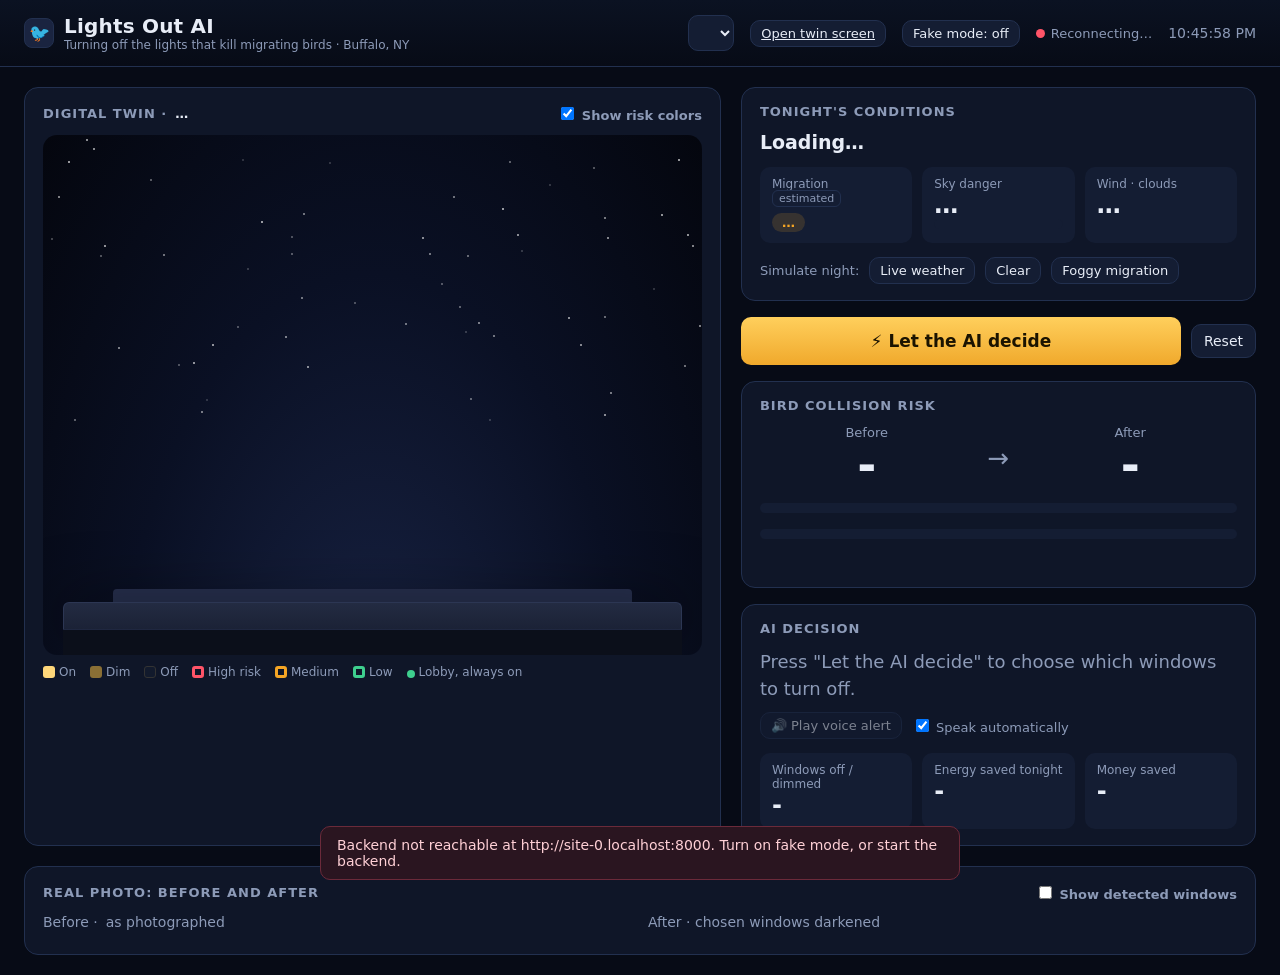
==== frontend/index.html @ ae52f1ba "Frontend: twin page, dashboard, before/after, ElevenLabs voice alert" ====
<!DOCTYPE html>
<html lang="en">
<head>
  <meta charset="UTF-8" />
  <meta name="viewport" content="width=device-width, initial-scale=1" />
  <title>Lights Out AI · Dashboard</title>
  <link rel="stylesheet" href="css/style.css" />
</head>
<body>
  <header class="topbar">
    <div class="brand">
      <div class="logo">🐦</div>
      <div>
        <h1>Lights Out AI</h1>
        <small>Turning off the lights that kill migrating birds · Buffalo, NY</small>
      </div>
    </div>
    <div class="spacer"></div>
    <select id="buildingSelect" title="Building"></select>
    <a class="btn small" href="twin.html" target="_blank">Open twin screen</a>
    <button class="btn small" id="fakeBtn" title="Use built-in fake data if the backend is down">Fake mode: off</button>
    <div class="status" id="status"><span class="dot"></span><span id="statusText">Connecting…</span></div>
    <div class="clock" id="clock"></div>
  </header>

  <main class="layout">
    <!-- Left: the twin building -->
    <section class="card">
      <h2>
        Digital twin · <span id="buildingName" style="text-transform:none;letter-spacing:0;color:var(--text)">…</span>
        <label class="right muted"><input type="checkbox" id="riskToggle" checked /> Show risk colors</label>
      </h2>
      <div id="twin"></div>
      <div class="legend">
        <span><i style="background:var(--warm)"></i>On</span>
        <span><i style="background:var(--dim)"></i>Dim</span>
        <span><i style="background:var(--off);border:1px solid #333"></i>Off</span>
        <span><i style="outline:3px solid var(--bad);outline-offset:-3px"></i>High risk</span>
        <span><i style="outline:3px solid var(--mid);outline-offset:-3px"></i>Medium</span>
        <span><i style="outline:3px solid var(--good);outline-offset:-3px"></i>Low</span>
        <span><i style="background:var(--good);border-radius:50%;width:8px;height:8px"></i>Lobby, always on</span>
      </div>
    </section>

    <!-- Right: conditions, controls, risk, AI reason -->
    <section class="stack">
      <div class="card">
        <h2>Tonight's conditions <span class="right" id="scenarioTag"></span></h2>
        <div class="cond-summary" id="condSummary">Loading…</div>
        <div class="stats">
          <div class="stat">
            <div class="label">Migration <span class="tag">estimated</span></div>
            <div class="value"><span class="chip medium" id="migChip">…</span></div>
          </div>
          <div class="stat">
            <div class="label">Sky danger</div>
            <div class="value" id="skyDanger">…</div>
            <div class="bar"><span id="skyBar" style="width:0;background:var(--mid)"></span></div>
          </div>
          <div class="stat">
            <div class="label">Wind · clouds</div>
            <div class="value" id="wind">…</div>
          </div>
        </div>
        <div class="row" style="margin-top:14px">
          <span class="muted" style="font-size:13px">Simulate night:</span>
          <button class="btn small scen" data-s="live">Live weather</button>
          <button class="btn small scen" data-s="clear">Clear</button>
          <button class="btn small scen" data-s="foggy_migration">Foggy migration</button>
        </div>
      </div>

      <div class="row">
        <button class="btn primary" id="decideBtn" style="flex:1">⚡ Let the AI decide</button>
        <button class="btn" id="resetBtn" title="Turn every window back on, as in the photo">Reset</button>
      </div>

      <div class="card">
        <h2>Bird collision risk</h2>
        <div class="meter">
          <div class="side">
            <div class="label">Before</div>
            <div class="big" id="riskBefore">-</div>
          </div>
          <div class="arrow">→</div>
          <div class="side">
            <div class="label">After</div>
            <div class="big" id="riskAfter">-</div>
          </div>
        </div>
        <div style="margin-top:12px" class="stack">
          <div class="bar"><span id="barBefore" style="width:0;background:var(--bad)"></span></div>
          <div class="bar"><span id="barAfter" style="width:0;background:var(--good)"></span></div>
        </div>
        <div class="drop" id="riskDrop"></div>
      </div>

      <div class="card">
        <h2>AI decision <span class="right source muted" id="source"></span></h2>
        <div class="reason" id="reason"><span class="muted">Press "Let the AI decide" to choose which windows to turn off.</span></div>
        <div class="row" style="margin-top:10px">
          <button class="btn small" id="replayBtn" disabled>🔊 Play voice alert</button>
          <label class="muted" style="font-size:13px"><input type="checkbox" id="voiceToggle" checked /> Speak automatically</label>
          <span class="muted" id="voiceInfo" style="font-size:12px"></span>
        </div>
        <div class="savings">
          <div class="stat"><div class="label">Windows off / dimmed</div><div class="value" id="countOff">-</div></div>
          <div class="stat"><div class="label">Energy saved tonight</div><div class="value" id="kwh">-</div></div>
          <div class="stat"><div class="label">Money saved</div><div class="value" id="usd">-</div></div>
        </div>
      </div>
    </section>

    <!-- Bottom: before / after on the real photo -->
    <section class="card full">
      <h2>Real photo: before and after
        <label class="right muted"><input type="checkbox" id="debugToggle" /> Show detected windows</label>
      </h2>
      <div class="ba">
        <figure>
          <figcaption>Before · <span id="beforeLabel">as photographed</span></figcaption>
          <div id="beforeBox"></div>
        </figure>
        <figure>
          <figcaption>After · chosen windows darkened</figcaption>
          <div id="afterBox"></div>
        </figure>
      </div>
    </section>
  </main>

  <div class="toast" id="toast"></div>

  <script src="js/api.js"></script>
  <script src="js/twin.js"></script>
  <script src="js/dashboard.js"></script>
</body>
</html>
---- frontend/css/style.css ----
/* Lights Out AI: dark night theme, big readable numbers */
:root {
  --bg: #070b16;
  --panel: #0f1628;
  --panel-2: #141d33;
  --line: #22304f;
  --text: #e8edf7;
  --muted: #8d9bb8;
  --warm: #ffd77a;
  --warm-glow: rgba(255, 205, 100, 0.55);
  --dim: #8a6f35;
  --off: #121a2c;
  --wall: #1b2236;
  --good: #3ecf8e;
  --mid: #f5a524;
  --bad: #ff5468;
  --accent: #6ea8ff;
  --radius: 14px;
  font-family: "Inter", system-ui, -apple-system, "Segoe UI", Roboto, sans-serif;
}

* { box-sizing: border-box; }
html, body { margin: 0; background: var(--bg); color: var(--text); }
body { min-height: 100vh; }
button { font: inherit; cursor: pointer; }
h1, h2, h3 { margin: 0; }

/* ---------- header ---------- */
.topbar {
  display: flex; align-items: center; gap: 16px; flex-wrap: wrap;
  padding: 14px 24px; border-bottom: 1px solid var(--line);
  background: linear-gradient(180deg, #0b1222, var(--bg));
  position: sticky; top: 0; z-index: 10;
}
.brand { display: flex; align-items: center; gap: 10px; }
.brand .logo {
  width: 30px; height: 30px; border-radius: 8px; display: grid; place-items: center;
  background: #1a2440; border: 1px solid var(--line); font-size: 17px;
}
.brand h1 { font-size: 20px; letter-spacing: 0.2px; }
.brand small { display: block; color: var(--muted); font-size: 12px; }
.spacer { flex: 1; }
.clock { font-variant-numeric: tabular-nums; color: var(--muted); font-size: 14px; }

.status { display: flex; align-items: center; gap: 6px; font-size: 13px; color: var(--muted); }
.status .dot { width: 9px; height: 9px; border-radius: 50%; background: var(--bad); }
.status.live .dot { background: var(--good); box-shadow: 0 0 8px var(--good); }
.status.fake .dot { background: var(--mid); }

select, .btn {
  background: var(--panel-2); color: var(--text); border: 1px solid var(--line);
  border-radius: 10px; padding: 8px 12px; font-size: 14px;
}
.btn:hover { border-color: var(--accent); }
.btn:disabled { opacity: 0.5; cursor: default; }
.btn.primary {
  background: linear-gradient(180deg, #ffcf5c, #f0a92c); color: #1b1300; border: none;
  font-weight: 700; font-size: 17px; padding: 14px 18px;
}
.btn.primary:hover { filter: brightness(1.05); }
.btn.active { border-color: var(--accent); background: #1a2a4d; }
.btn.small { padding: 5px 10px; font-size: 13px; }

/* ---------- layout ---------- */
.layout {
  display: grid; grid-template-columns: minmax(0, 1.15fr) minmax(340px, 0.85fr);
  gap: 20px; padding: 20px 24px; max-width: 1500px; margin: 0 auto;
}
.stack { display: flex; flex-direction: column; gap: 16px; }
.card {
  background: var(--panel); border: 1px solid var(--line); border-radius: var(--radius);
  padding: 16px 18px;
}
.card h2 {
  font-size: 13px; text-transform: uppercase; letter-spacing: 1px; color: var(--muted);
  margin-bottom: 12px; display: flex; align-items: center; gap: 8px;
}
.card h2 .right { margin-left: auto; text-transform: none; letter-spacing: 0; }
.full { grid-column: 1 / -1; }
.muted { color: var(--muted); }
.row { display: flex; gap: 10px; flex-wrap: wrap; align-items: center; }

/* ---------- conditions ---------- */
.cond-summary { font-size: 19px; font-weight: 600; margin-bottom: 14px; }
.stats { display: grid; grid-template-columns: repeat(3, 1fr); gap: 10px; }
.stat { background: var(--panel-2); border-radius: 10px; padding: 10px 12px; }
.stat .label { font-size: 12px; color: var(--muted); }
.stat .value { font-size: 24px; font-weight: 700; font-variant-numeric: tabular-nums; }
.stat .value small { font-size: 13px; color: var(--muted); font-weight: 500; }
.chip {
  display: inline-block; padding: 2px 10px; border-radius: 999px; font-size: 13px;
  font-weight: 700; text-transform: uppercase; letter-spacing: 0.5px;
}
.chip.low { background: rgba(62, 207, 142, 0.15); color: var(--good); }
.chip.medium { background: rgba(245, 165, 36, 0.15); color: var(--mid); }
.chip.high { background: rgba(255, 84, 104, 0.18); color: var(--bad); }
.tag { font-size: 11px; color: var(--muted); border: 1px solid var(--line); border-radius: 6px; padding: 1px 6px; }

.bar { height: 10px; background: var(--panel-2); border-radius: 999px; overflow: hidden; }
.bar > span { display: block; height: 100%; border-radius: 999px; transition: width 0.8s ease; }

/* ---------- risk meter ---------- */
.meter { display: grid; grid-template-columns: 1fr auto 1fr; gap: 14px; align-items: center; }
.meter .side { text-align: center; }
.meter .big { font-size: 46px; font-weight: 800; font-variant-numeric: tabular-nums; line-height: 1.1; }
.meter .arrow { font-size: 26px; color: var(--muted); }
.meter .label { color: var(--muted); font-size: 13px; }
.drop { text-align: center; margin-top: 10px; font-size: 15px; color: var(--good); font-weight: 600; min-height: 22px; }

/* ---------- AI reason ---------- */
.reason { font-size: 18px; line-height: 1.5; min-height: 54px; }
.source { font-size: 12px; }
.savings { display: grid; grid-template-columns: repeat(3, 1fr); gap: 10px; margin-top: 14px; }

/* ---------- twin building ---------- */
.twin {
  position: relative; border-radius: var(--radius); overflow: hidden;
  background: radial-gradient(ellipse at 50% 120%, #1a2547 0%, #0a1024 55%, #04060e 100%);
  min-height: 520px; display: flex; flex-direction: column; justify-content: flex-end; align-items: center;
  padding: 50px 20px 0;
}
.twin .stars { position: absolute; inset: 0; pointer-events: none; }
.twin .star { position: absolute; width: 2px; height: 2px; background: #fff; border-radius: 50%; opacity: 0.6; }
.twin.fog::after {
  content: ""; position: absolute; inset: 0; pointer-events: none;
  background: linear-gradient(180deg, rgba(150, 165, 190, 0.35), rgba(150, 165, 190, 0.08) 60%, transparent);
}
.twin .tower {
  position: relative; z-index: 1; display: grid; gap: 6px; padding: 16px 16px 10px;
  background: linear-gradient(180deg, #232b42, var(--wall)); border: 1px solid #2c3653;
  border-bottom: none; border-radius: 6px 6px 0 0; width: min(100%, 640px);
  box-shadow: 0 0 60px rgba(0, 0, 0, 0.6);
}
.twin .roof {
  position: relative; z-index: 1; width: min(84%, 540px); height: 14px; margin-bottom: -1px;
  background: #283150; border-radius: 4px 4px 0 0;
}
.twin .ground { position: relative; z-index: 1; width: 100%; height: 26px; background: #0b0f1a; border-top: 1px solid #1f2740; }
.twin .floorlabel { font-size: 10px; color: #5d6a88; align-self: center; text-align: right; padding-right: 2px; }

.win {
  position: relative; aspect-ratio: 3 / 4; border-radius: 3px; background: var(--off);
  border: 1px solid #0a0f1c; transition: background 0.5s ease, box-shadow 0.5s ease, opacity 0.5s ease;
}
.win.on { background: var(--warm); box-shadow: 0 0 14px var(--warm-glow); }
.win.on.cool { background: #eef3ff; box-shadow: 0 0 14px rgba(200, 220, 255, 0.5); }
.win.dim { background: var(--dim); box-shadow: 0 0 6px rgba(255, 200, 100, 0.2); }
.win.off { background: var(--off); box-shadow: none; }
.win.empty { background: #10172a; opacity: 0.7; }
.win.essential::before {
  content: ""; position: absolute; left: 50%; bottom: 3px; width: 4px; height: 4px; margin-left: -2px;
  border-radius: 50%; background: var(--good);
}
.twin.show-risk .win.on, .twin.show-risk .win.dim { outline: 3px solid transparent; outline-offset: -3px; }
.twin.show-risk .win.r-high:not(.off) { outline-color: var(--bad); }
.twin.show-risk .win.r-mid:not(.off) { outline-color: var(--mid); }
.twin.show-risk .win.r-low:not(.off) { outline-color: rgba(62, 207, 142, 0.7); }

.legend { display: flex; gap: 14px; flex-wrap: wrap; font-size: 12px; color: var(--muted); margin-top: 10px; }
.legend i { display: inline-block; width: 12px; height: 12px; border-radius: 3px; vertical-align: -2px; margin-right: 4px; }

/* ---------- before / after ---------- */
.ba { display: grid; grid-template-columns: 1fr 1fr; gap: 16px; }
.ba figure { margin: 0; }
.ba figcaption { font-size: 14px; color: var(--muted); margin-bottom: 8px; display: flex; gap: 8px; align-items: center; }
.ba img { width: 100%; border-radius: 10px; border: 1px solid var(--line); display: block; background: #000; }
.ba .empty-img {
  aspect-ratio: 4 / 3; border-radius: 10px; border: 1px dashed var(--line); display: grid; place-items: center;
  color: var(--muted); text-align: center; padding: 20px;
}

/* ---------- toast ---------- */
.toast {
  position: fixed; bottom: 20px; left: 50%; transform: translateX(-50%); z-index: 50;
  background: #2a1520; color: #ffd0d6; border: 1px solid #6b2a3a; padding: 10px 16px; border-radius: 10px;
  font-size: 14px; display: none; max-width: 90vw;
}
.toast.show { display: block; }

@media (max-width: 980px) {
  .layout { grid-template-columns: 1fr; padding: 14px; }
  .ba { grid-template-columns: 1fr; }
  .meter .big { font-size: 38px; }
}

/* ---------- full-screen twin page ---------- */
body.twin-page { display: flex; flex-direction: column; height: 100vh; overflow: hidden; }
.twin-page .twin { flex: 1; border-radius: 0; min-height: 0; padding-top: 110px; }
/* fit the whole building on screen: width follows the floors/columns ratio */
.twin-page .tower { width: min(92vw, calc((100vh - 190px) * var(--ratio, 1.4) * 0.7)); }
.twin-page .roof { width: min(80vw, calc((100vh - 190px) * var(--ratio, 1.4) * 0.6)); }
.twin-page .overlay-top {
  position: absolute; top: 18px; left: 24px; right: 24px; z-index: 3;
  display: flex; align-items: flex-start; gap: 16px;
}
.twin-page .overlay-top h1 { font-size: 30px; }
.twin-page .overlay-top .clock { font-size: 20px; }
.twin-page .banner {
  position: absolute; left: 50%; bottom: 44px; transform: translateX(-50%); z-index: 3;
  background: rgba(10, 15, 30, 0.88); border: 1px solid var(--line); border-radius: 12px;
  padding: 12px 18px; font-size: 18px; max-width: min(900px, 90vw); text-align: center; display: none;
}
.twin-page .banner.show { display: block; }
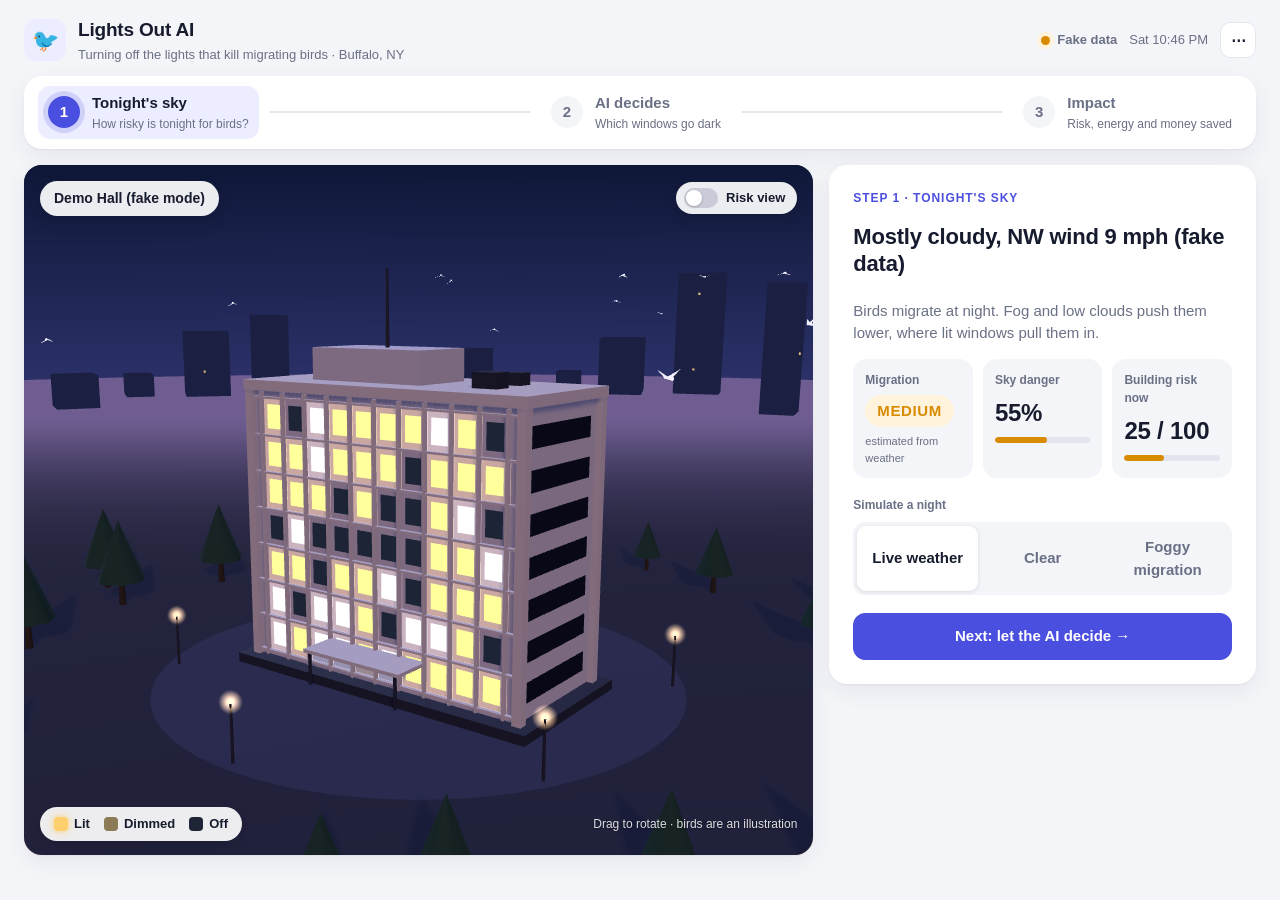
==== commit 21a2fa0d: "Story UI: light theme, 3-step flow, Three.js 3D building with bird animation - New index.html: Tonig" ====
--- a/frontend/index.html
+++ b/frontend/index.html
@@ -3,136 +3,164 @@
 <head>
   <meta charset="UTF-8" />
   <meta name="viewport" content="width=device-width, initial-scale=1" />
-  <title>Lights Out AI · Dashboard</title>
-  <link rel="stylesheet" href="css/style.css" />
+  <title>Lights Out AI</title>
+  <meta name="description" content="Turning off the building lights that kill migrating birds." />
+  <link rel="icon" href="data:image/svg+xml,<svg xmlns='http://www.w3.org/2000/svg' viewBox='0 0 100 100'><text y='.9em' font-size='90'>🐦</text></svg>" />
+  <link rel="stylesheet" href="css/story.css" />
+  <script type="importmap">
+    { "imports": { "three": "./vendor/three/three.module.js", "three/addons/": "./vendor/three/addons/" } }
+  </script>
 </head>
 <body>
   <header class="topbar">
     <div class="brand">
-      <div class="logo">🐦</div>
+      <span class="logo" aria-hidden="true">🐦</span>
       <div>
-        <h1>Lights Out AI</h1>
-        <small>Turning off the lights that kill migrating birds · Buffalo, NY</small>
+        <div class="name">Lights Out AI</div>
+        <div class="tagline">Turning off the lights that kill migrating birds · Buffalo, NY</div>
       </div>
     </div>
-    <div class="spacer"></div>
-    <select id="buildingSelect" title="Building"></select>
-    <a class="btn small" href="twin.html" target="_blank">Open twin screen</a>
-    <button class="btn small" id="fakeBtn" title="Use built-in fake data if the backend is down">Fake mode: off</button>
-    <div class="status" id="status"><span class="dot"></span><span id="statusText">Connecting…</span></div>
-    <div class="clock" id="clock"></div>
+    <div class="topbar-right">
+      <label class="building-pick">
+        <span class="sr">Building</span>
+        <select id="buildingSelect"></select>
+      </label>
+      <span class="status" id="status"><i></i><b id="statusText">Connecting…</b></span>
+      <span class="clock" id="clock"></span>
+      <details class="menu">
+        <summary aria-label="More">⋯</summary>
+        <div class="menu-body">
+          <button type="button" id="fakeBtn">Fake mode: off</button>
+          <a href="twin.html" target="_blank">Open twin screen ↗</a>
+          <a href="classic.html">Classic dashboard</a>
+          <a id="docsLink" href="/docs" target="_blank">API docs ↗</a>
+        </div>
+      </details>
+    </div>
   </header>
 
-  <main class="layout">
-    <!-- Left: the twin building -->
-    <section class="card">
-      <h2>
-        Digital twin · <span id="buildingName" style="text-transform:none;letter-spacing:0;color:var(--text)">…</span>
-        <label class="right muted"><input type="checkbox" id="riskToggle" checked /> Show risk colors</label>
-      </h2>
-      <div id="twin"></div>
-      <div class="legend">
-        <span><i style="background:var(--warm)"></i>On</span>
-        <span><i style="background:var(--dim)"></i>Dim</span>
-        <span><i style="background:var(--off);border:1px solid #333"></i>Off</span>
-        <span><i style="outline:3px solid var(--bad);outline-offset:-3px"></i>High risk</span>
-        <span><i style="outline:3px solid var(--mid);outline-offset:-3px"></i>Medium</span>
-        <span><i style="outline:3px solid var(--good);outline-offset:-3px"></i>Low</span>
-        <span><i style="background:var(--good);border-radius:50%;width:8px;height:8px"></i>Lobby, always on</span>
+  <nav class="steps" aria-label="Demo steps">
+    <button type="button" class="step" data-go="1"><span class="num">1</span><span><b>Tonight's sky</b><small>How risky is tonight for birds?</small></span></button>
+    <span class="step-line"></span>
+    <button type="button" class="step" data-go="2"><span class="num">2</span><span><b>AI decides</b><small>Which windows go dark</small></span></button>
+    <span class="step-line"></span>
+    <button type="button" class="step" data-go="3"><span class="num">3</span><span><b>Impact</b><small>Risk, energy and money saved</small></span></button>
+  </nav>
+
+  <main class="stage">
+    <section class="viewer" aria-label="3D building">
+      <div id="scene"></div>
+      <div class="viewer-top">
+        <span class="chip" id="buildingName">Loading…</span>
+        <label class="switch"><input type="checkbox" id="riskToggle" /><span></span>Risk view</label>
+      </div>
+      <div class="viewer-bottom">
+        <div class="legend" id="legendLight">
+          <span><i class="lit"></i>Lit</span><span><i class="dim"></i>Dimmed</span><span><i class="off"></i>Off</span>
+        </div>
+        <div class="legend hidden" id="legendRisk">
+          <span><i class="r-low"></i>Low risk</span><span><i class="r-mid"></i>Medium</span><span><i class="r-high"></i>High</span>
+        </div>
+        <span class="caption">Drag to rotate · birds are an illustration</span>
       </div>
     </section>
 
-    <!-- Right: conditions, controls, risk, AI reason -->
-    <section class="stack">
-      <div class="card">
-        <h2>Tonight's conditions <span class="right" id="scenarioTag"></span></h2>
-        <div class="cond-summary" id="condSummary">Loading…</div>
-        <div class="stats">
-          <div class="stat">
-            <div class="label">Migration <span class="tag">estimated</span></div>
-            <div class="value"><span class="chip medium" id="migChip">…</span></div>
+    <aside class="card step-card" aria-live="polite">
+      <!-- Step 1 -->
+      <div class="pane" data-step="1">
+        <div class="eyebrow">Step 1 · Tonight's sky</div>
+        <h2 id="condSummary">Loading tonight's weather…</h2>
+        <p class="explain">Birds migrate at night. Fog and low clouds push them lower, where lit windows pull them in.</p>
+        <div class="tiles">
+          <div class="tile">
+            <div class="label">Migration</div>
+            <div class="badge" id="migBadge">…</div>
+            <div class="hint">estimated from weather</div>
           </div>
-          <div class="stat">
+          <div class="tile">
             <div class="label">Sky danger</div>
             <div class="value" id="skyDanger">…</div>
-            <div class="bar"><span id="skyBar" style="width:0;background:var(--mid)"></span></div>
+            <div class="bar"><span id="skyBar"></span></div>
           </div>
-          <div class="stat">
-            <div class="label">Wind · clouds</div>
-            <div class="value" id="wind">…</div>
+          <div class="tile">
+            <div class="label">Building risk now</div>
+            <div class="value" id="riskNow">…</div>
+            <div class="bar"><span id="riskNowBar"></span></div>
           </div>
         </div>
-        <div class="row" style="margin-top:14px">
-          <span class="muted" style="font-size:13px">Simulate night:</span>
-          <button class="btn small scen" data-s="live">Live weather</button>
-          <button class="btn small scen" data-s="clear">Clear</button>
-          <button class="btn small scen" data-s="foggy_migration">Foggy migration</button>
+        <div class="label space">Simulate a night</div>
+        <div class="segmented" role="group" aria-label="Scenario">
+          <button type="button" data-s="live">Live weather</button>
+          <button type="button" data-s="clear">Clear</button>
+          <button type="button" data-s="foggy_migration">Foggy migration</button>
         </div>
+        <button type="button" class="btn primary wide" data-go="2">Next: let the AI decide →</button>
       </div>
 
-      <div class="row">
-        <button class="btn primary" id="decideBtn" style="flex:1">⚡ Let the AI decide</button>
-        <button class="btn" id="resetBtn" title="Turn every window back on, as in the photo">Reset</button>
+      <!-- Step 2 -->
+      <div class="pane" data-step="2">
+        <div class="eyebrow">Step 2 · AI decides</div>
+        <h2>Which windows should go dark tonight?</h2>
+        <p class="explain">The AI looks at the real photo, every window's risk and tonight's sky, then picks
+          windows to turn off or dim. The ground-floor lobby always stays on.</p>
+        <button type="button" class="btn primary huge" id="decideBtn">
+          <span class="when-idle">⚡ Let the AI decide</span>
+          <span class="when-busy"><i class="spinner"></i> Thinking…</span>
+        </button>
+        <div class="ai-chain">Gemini → backup BullsAI (UB) → rule-based safety net</div>
+        <button type="button" class="btn ghost" data-go="1">← Back to tonight's sky</button>
       </div>
 
-      <div class="card">
-        <h2>Bird collision risk</h2>
-        <div class="meter">
-          <div class="side">
-            <div class="label">Before</div>
-            <div class="big" id="riskBefore">-</div>
-          </div>
-          <div class="arrow">→</div>
-          <div class="side">
-            <div class="label">After</div>
-            <div class="big" id="riskAfter">-</div>
+      <!-- Step 3 -->
+      <div class="pane" data-step="3">
+        <div class="eyebrow">Step 3 · Impact</div>
+        <div class="impact">
+          <div class="impact-big"><span id="riskDrop">–</span><small>less collision risk</small></div>
+          <div class="impact-scores">
+            <div><span class="label">Before</span><b id="riskBefore">–</b></div>
+            <span class="arrow">→</span>
+            <div><span class="label">After</span><b id="riskAfter">–</b></div>
           </div>
         </div>
-        <div style="margin-top:12px" class="stack">
-          <div class="bar"><span id="barBefore" style="width:0;background:var(--bad)"></span></div>
-          <div class="bar"><span id="barAfter" style="width:0;background:var(--good)"></span></div>
+        <div class="bars">
+          <div class="bar big"><span id="barBefore" class="bad"></span></div>
+          <div class="bar big"><span id="barAfter" class="good"></span></div>
         </div>
-        <div class="drop" id="riskDrop"></div>
+        <div class="tiles">
+          <div class="tile"><div class="label">Windows off / dimmed</div><div class="value" id="countOff">–</div></div>
+          <div class="tile"><div class="label">Energy saved tonight</div><div class="value" id="kwh">–</div></div>
+          <div class="tile"><div class="label">Money saved tonight</div><div class="value" id="usd">–</div></div>
+        </div>
+        <blockquote class="reason">
+          <p id="reason">–</p>
+          <footer><span class="source" id="source"></span>
+            <button type="button" class="btn small" id="replayBtn">🔊 Play voice alert</button></footer>
+        </blockquote>
+        <button type="button" class="btn ghost" id="startOver">↺ Start over</button>
       </div>
-
-      <div class="card">
-        <h2>AI decision <span class="right source muted" id="source"></span></h2>
-        <div class="reason" id="reason"><span class="muted">Press "Let the AI decide" to choose which windows to turn off.</span></div>
-        <div class="row" style="margin-top:10px">
-          <button class="btn small" id="replayBtn" disabled>🔊 Play voice alert</button>
-          <label class="muted" style="font-size:13px"><input type="checkbox" id="voiceToggle" checked /> Speak automatically</label>
-          <span class="muted" id="voiceInfo" style="font-size:12px"></span>
-        </div>
-        <div class="savings">
-          <div class="stat"><div class="label">Windows off / dimmed</div><div class="value" id="countOff">-</div></div>
-          <div class="stat"><div class="label">Energy saved tonight</div><div class="value" id="kwh">-</div></div>
-          <div class="stat"><div class="label">Money saved</div><div class="value" id="usd">-</div></div>
-        </div>
-      </div>
-    </section>
-
-    <!-- Bottom: before / after on the real photo -->
-    <section class="card full">
-      <h2>Real photo: before and after
-        <label class="right muted"><input type="checkbox" id="debugToggle" /> Show detected windows</label>
-      </h2>
-      <div class="ba">
-        <figure>
-          <figcaption>Before · <span id="beforeLabel">as photographed</span></figcaption>
-          <div id="beforeBox"></div>
-        </figure>
-        <figure>
-          <figcaption>After · chosen windows darkened</figcaption>
-          <div id="afterBox"></div>
-        </figure>
-      </div>
-    </section>
+    </aside>
   </main>
 
-  <div class="toast" id="toast"></div>
+  <section class="card photo" id="photoSection" hidden>
+    <div class="photo-head">
+      <div>
+        <div class="eyebrow">The real building</div>
+        <h2>Night photo: before and after</h2>
+      </div>
+      <label class="switch"><input type="checkbox" id="debugToggle" /><span></span>Show detected windows</label>
+    </div>
+    <div class="compare" id="compare">
+      <img id="imgBefore" alt="Night photo of the building as taken" />
+      <div class="after-clip" id="afterClip"><img id="imgAfter" alt="Same photo with the chosen windows darkened" /></div>
+      <div class="handle" id="handle"><span>⟷</span></div>
+      <span class="tag left">Before</span><span class="tag right" id="afterTag">After the AI acts</span>
+      <input type="range" id="slider" min="0" max="100" value="50" aria-label="Before and after" />
+    </div>
+  </section>
+
+  <div class="toast" id="toast" role="status"></div>
 
   <script src="js/api.js"></script>
-  <script src="js/twin.js"></script>
-  <script src="js/dashboard.js"></script>
+  <script type="module" src="js/story.js"></script>
 </body>
 </html>
--- a/frontend/css/story.css
+++ b/frontend/css/story.css
@@ -0,0 +1,201 @@
+/* Lights Out AI: light story theme */
+:root {
+  --bg: #f4f5f9;
+  --card: #ffffff;
+  --line: #e5e7ef;
+  --text: #171b2e;
+  --muted: #6a7085;
+  --accent: #4b4fe0;
+  --accent-soft: #eceeff;
+  --good: #16a35a;
+  --good-soft: #e3f7ec;
+  --mid: #d98b00;
+  --mid-soft: #fff3db;
+  --bad: #e03a3a;
+  --bad-soft: #fde8e8;
+  --lit: #ffcf6e;
+  --radius: 18px;
+  --shadow: 0 1px 2px rgba(20, 24, 50, .05), 0 8px 24px rgba(20, 24, 50, .06);
+  color-scheme: light;
+}
+* { box-sizing: border-box; }
+html, body { margin: 0; }
+body {
+  background: var(--bg);
+  color: var(--text);
+  font: 15px/1.5 -apple-system, BlinkMacSystemFont, "Segoe UI", Inter, Roboto, sans-serif;
+  -webkit-font-smoothing: antialiased;
+  padding: 0 24px 32px;
+}
+h2 { margin: 2px 0 8px; font-size: 22px; line-height: 1.25; letter-spacing: -.01em; }
+.sr { position: absolute; width: 1px; height: 1px; overflow: hidden; clip: rect(0 0 0 0); }
+.hidden { display: none !important; }
+
+/* ---------- top bar ---------- */
+.topbar { display: flex; align-items: center; gap: 16px; padding: 16px 0 12px; flex-wrap: wrap; }
+.brand { display: flex; align-items: center; gap: 12px; }
+.logo { width: 42px; height: 42px; border-radius: 12px; background: var(--accent-soft); display: grid; place-items: center; font-size: 22px; }
+.name { font-weight: 750; font-size: 19px; letter-spacing: -.01em; }
+.tagline { color: var(--muted); font-size: 13px; }
+.topbar-right { margin-left: auto; display: flex; align-items: center; gap: 12px; }
+select {
+  font: inherit; font-weight: 600; color: var(--text); background: var(--card);
+  border: 1px solid var(--line); border-radius: 10px; padding: 7px 30px 7px 12px; cursor: pointer;
+}
+.status { display: inline-flex; align-items: center; gap: 7px; font-size: 13px; color: var(--muted); }
+.status i { width: 9px; height: 9px; border-radius: 50%; background: #b8bccb; }
+.status.live i { background: var(--good); box-shadow: 0 0 0 4px var(--good-soft); }
+.status.fake i { background: var(--mid); box-shadow: 0 0 0 4px var(--mid-soft); }
+.status.off i { background: var(--bad); box-shadow: 0 0 0 4px var(--bad-soft); }
+.clock { font-variant-numeric: tabular-nums; color: var(--muted); font-size: 13px; }
+.menu { position: relative; }
+.menu summary { list-style: none; cursor: pointer; width: 36px; height: 36px; border-radius: 10px; display: grid; place-items: center; border: 1px solid var(--line); background: var(--card); font-weight: 700; }
+.menu summary::-webkit-details-marker { display: none; }
+.menu-body { position: absolute; right: 0; top: 44px; z-index: 20; background: var(--card); border: 1px solid var(--line); border-radius: 12px; box-shadow: var(--shadow); padding: 6px; min-width: 200px; display: grid; }
+.menu-body a, .menu-body button { font: inherit; text-align: left; background: none; border: 0; padding: 9px 12px; border-radius: 8px; color: var(--text); text-decoration: none; cursor: pointer; }
+.menu-body a:hover, .menu-body button:hover { background: var(--bg); }
+
+/* ---------- step bar ---------- */
+.steps { display: flex; align-items: center; gap: 10px; background: var(--card); border-radius: var(--radius); box-shadow: var(--shadow); padding: 10px 14px; margin-bottom: 16px; }
+.step { display: flex; align-items: center; gap: 12px; background: none; border: 0; font: inherit; color: var(--muted); cursor: pointer; padding: 6px 10px; border-radius: 12px; text-align: left; }
+.step b { display: block; color: inherit; font-size: 15px; }
+.step small { display: block; font-size: 12px; color: var(--muted); }
+.step .num { width: 32px; height: 32px; flex: none; border-radius: 50%; display: grid; place-items: center; font-weight: 700; background: var(--bg); color: var(--muted); transition: all .25s; }
+.step.active { color: var(--text); background: var(--accent-soft); }
+.step.active .num { background: var(--accent); color: #fff; box-shadow: 0 0 0 5px rgba(75, 79, 224, .18); }
+.step.done .num { background: var(--good); color: #fff; }
+.step.done .num::after { content: "✓"; position: absolute; }
+.step.done .num { color: transparent; position: relative; }
+.step.done .num::after { color: #fff; }
+.step-line { flex: 1; height: 2px; background: var(--line); border-radius: 2px; min-width: 16px; }
+
+/* ---------- stage ---------- */
+.stage { display: grid; grid-template-columns: minmax(0, 1.85fr) minmax(360px, 1fr); gap: 16px; align-items: stretch; }
+.viewer { position: relative; border-radius: var(--radius); overflow: hidden; min-height: 560px; height: calc(100vh - 210px); max-height: 820px; background: linear-gradient(#121a3d, #3b3f7a 45%, #8a6f9e 75%, #e7a98f); box-shadow: var(--shadow); }
+#scene, #scene canvas { position: absolute; inset: 0; width: 100%; height: 100%; display: block; }
+#scene canvas { cursor: grab; }
+#scene canvas:active { cursor: grabbing; }
+.viewer-top, .viewer-bottom { position: absolute; left: 16px; right: 16px; display: flex; align-items: center; gap: 12px; pointer-events: none; }
+.viewer-top { top: 16px; justify-content: space-between; }
+.viewer-bottom { bottom: 14px; justify-content: space-between; flex-wrap: wrap; }
+.viewer-top > *, .viewer-bottom > * { pointer-events: auto; }
+.chip { background: rgba(255, 255, 255, .92); color: var(--text); font-weight: 700; padding: 7px 14px; border-radius: 999px; font-size: 14px; box-shadow: 0 4px 14px rgba(0, 0, 0, .15); }
+.viewer .switch { background: rgba(255, 255, 255, .92); padding: 6px 12px 6px 8px; border-radius: 999px; box-shadow: 0 4px 14px rgba(0, 0, 0, .15); }
+.legend { display: flex; gap: 14px; background: rgba(255, 255, 255, .92); padding: 7px 14px; border-radius: 999px; font-size: 13px; font-weight: 600; box-shadow: 0 4px 14px rgba(0, 0, 0, .15); }
+.legend span { display: inline-flex; align-items: center; gap: 6px; }
+.legend i { width: 14px; height: 14px; border-radius: 4px; display: inline-block; }
+.legend .lit { background: var(--lit); box-shadow: 0 0 8px var(--lit); }
+.legend .dim { background: #8b7a55; }
+.legend .off { background: #1c2436; }
+.legend .r-low { background: #3ccf6e; } .legend .r-mid { background: #ffb020; } .legend .r-high { background: #ff4d4d; }
+.caption { color: rgba(255, 255, 255, .85); font-size: 12px; text-shadow: 0 1px 2px rgba(0, 0, 0, .4); }
+
+/* Flat fallback (no WebGL) */
+.flat { position: absolute; inset: 70px 18% 60px; display: grid; gap: 6px; padding: 14px; background: #dfe2ea; border-radius: 6px; box-shadow: 0 20px 40px rgba(0, 0, 0, .3); }
+.flat i { border-radius: 3px; background: #1c2436; transition: background .4s, box-shadow .4s; }
+.flat i.on { background: var(--lit); box-shadow: 0 0 10px rgba(255, 207, 110, .8); }
+.flat i.dim { background: #8b7a55; }
+
+/* ---------- step card ---------- */
+.card { background: var(--card); border-radius: var(--radius); box-shadow: var(--shadow); padding: 24px; }
+.step-card { display: flex; flex-direction: column; align-self: start; }
+.pane { display: none; flex-direction: column; gap: 14px; animation: rise .35s ease; }
+.pane.active { display: flex; }
+@keyframes rise { from { opacity: 0; transform: translateY(8px); } to { opacity: 1; transform: none; } }
+.eyebrow { font-size: 12px; font-weight: 700; letter-spacing: .08em; text-transform: uppercase; color: var(--accent); }
+.explain { margin: 0; color: var(--muted); }
+.label { font-size: 12px; font-weight: 600; color: var(--muted); }
+.label.space { margin-top: 4px; margin-bottom: -6px; }
+.hint { font-size: 11px; color: var(--muted); }
+.est { font-weight: 600; font-size: 10px; text-transform: uppercase; letter-spacing: .06em; background: var(--bg); padding: 1px 6px; border-radius: 6px; margin-left: 4px; }
+.tiles { display: grid; grid-template-columns: repeat(3, minmax(0, 1fr)); gap: 10px; }
+.tile { background: var(--bg); border-radius: 14px; padding: 12px; display: flex; flex-direction: column; gap: 6px; min-width: 0; }
+.value { font-size: 24px; font-weight: 750; font-variant-numeric: tabular-nums; letter-spacing: -.01em; }
+.badge { align-self: flex-start; font-weight: 800; font-size: 15px; letter-spacing: .04em; padding: 5px 12px; border-radius: 999px; }
+.badge.low { background: var(--good-soft); color: var(--good); }
+.badge.medium { background: var(--mid-soft); color: var(--mid); }
+.badge.high { background: var(--bad-soft); color: var(--bad); }
+.bar { height: 6px; background: #e3e5ee; border-radius: 6px; overflow: hidden; }
+.bar.big { height: 12px; }
+.bar span { display: block; height: 100%; width: 0; border-radius: inherit; background: var(--mid); transition: width .9s cubic-bezier(.2, .8, .2, 1), background .3s; }
+.bar span.bad { background: var(--bad); }
+.bar span.good { background: var(--good); }
+
+.segmented { display: grid; grid-template-columns: repeat(3, 1fr); background: var(--bg); border-radius: 12px; padding: 4px; gap: 4px; }
+.segmented button { font: inherit; font-weight: 600; border: 0; background: none; padding: 10px 6px; border-radius: 9px; color: var(--muted); cursor: pointer; transition: all .2s; }
+.segmented button.active { background: var(--card); color: var(--text); box-shadow: 0 1px 4px rgba(20, 24, 50, .12); }
+.segmented button[data-s="foggy_migration"].active { color: var(--bad); }
+
+.btn { font: inherit; font-weight: 650; border: 1px solid var(--line); background: var(--card); color: var(--text); border-radius: 12px; padding: 11px 16px; cursor: pointer; transition: transform .1s, box-shadow .2s, background .2s; }
+.btn:hover { box-shadow: 0 4px 12px rgba(20, 24, 50, .08); }
+.btn:active { transform: translateY(1px); }
+.btn.primary { background: var(--accent); color: #fff; border-color: var(--accent); }
+.btn.primary:hover { box-shadow: 0 8px 20px rgba(75, 79, 224, .35); }
+.btn.wide { width: 100%; margin-top: 4px; }
+.btn.huge { font-size: 20px; padding: 22px; border-radius: 16px; width: 100%; margin-top: 6px; }
+.btn.ghost { border-color: transparent; background: none; color: var(--muted); align-self: flex-start; padding-left: 0; }
+.btn.small { padding: 6px 12px; font-size: 13px; border-radius: 10px; }
+.btn:disabled { opacity: .6; cursor: progress; }
+.btn .when-busy { display: none; }
+.btn.busy .when-idle { display: none; }
+.btn.busy .when-busy { display: inline-flex; align-items: center; gap: 10px; }
+.spinner { width: 18px; height: 18px; border: 3px solid rgba(255, 255, 255, .4); border-top-color: #fff; border-radius: 50%; animation: spin .8s linear infinite; display: inline-block; }
+@keyframes spin { to { transform: rotate(360deg); } }
+.ai-chain { text-align: center; font-size: 12px; color: var(--muted); }
+
+.impact { display: flex; align-items: center; justify-content: space-between; gap: 12px; flex-wrap: wrap; }
+.impact-big { display: flex; flex-direction: column; }
+.impact-big span { font-size: 56px; line-height: 1; font-weight: 800; color: var(--good); letter-spacing: -.03em; font-variant-numeric: tabular-nums; }
+.impact-big small { color: var(--muted); font-weight: 600; margin-top: 4px; }
+.impact-scores { display: flex; align-items: center; gap: 12px; }
+.impact-scores div { display: flex; flex-direction: column; align-items: center; }
+.impact-scores b { font-size: 28px; font-variant-numeric: tabular-nums; }
+.impact-scores div:first-child b { color: var(--bad); }
+.impact-scores div:last-child b { color: var(--good); }
+.arrow { color: var(--muted); font-size: 22px; }
+.bars { display: grid; gap: 6px; }
+.reason { margin: 0; background: var(--accent-soft); border-radius: 14px; padding: 14px 16px; }
+.reason p { margin: 0 0 10px; font-size: 16px; line-height: 1.45; }
+.reason footer { display: flex; align-items: center; justify-content: space-between; gap: 8px; flex-wrap: wrap; }
+.source { font-size: 12px; font-weight: 700; color: var(--accent); background: var(--card); padding: 3px 10px; border-radius: 999px; }
+.source.fallback { color: var(--muted); }
+
+/* switches */
+.switch { display: inline-flex; align-items: center; gap: 8px; font-size: 13px; font-weight: 600; cursor: pointer; user-select: none; }
+.switch input { display: none; }
+.switch span { width: 34px; height: 20px; border-radius: 999px; background: #c9ccd8; position: relative; transition: background .2s; }
+.switch span::after { content: ""; position: absolute; top: 2px; left: 2px; width: 16px; height: 16px; border-radius: 50%; background: #fff; transition: transform .2s; box-shadow: 0 1px 3px rgba(0, 0, 0, .2); }
+.switch input:checked + span { background: var(--accent); }
+.switch input:checked + span::after { transform: translateX(14px); }
+
+/* ---------- photo compare ---------- */
+.photo { margin-top: 16px; }
+.photo-head { display: flex; align-items: flex-end; justify-content: space-between; gap: 12px; margin-bottom: 14px; flex-wrap: wrap; }
+.compare { position: relative; border-radius: 14px; overflow: hidden; background: #0d1020; user-select: none; width: fit-content; max-width: 100%; margin: 0 auto; }
+.compare img { display: block; max-width: 100%; max-height: 70vh; width: auto; height: auto; }
+.after-clip { position: absolute; inset: 0; clip-path: inset(0 0 0 50%); }
+.after-clip img { width: 100%; height: 100%; max-height: none; }
+.handle { position: absolute; top: 0; bottom: 0; left: 50%; width: 3px; background: #fff; transform: translateX(-50%); pointer-events: none; box-shadow: 0 0 10px rgba(0, 0, 0, .5); }
+.handle span { position: absolute; top: 50%; left: 50%; transform: translate(-50%, -50%); width: 40px; height: 40px; border-radius: 50%; background: #fff; display: grid; place-items: center; font-weight: 800; color: var(--text); box-shadow: 0 4px 12px rgba(0, 0, 0, .3); }
+.compare .tag { position: absolute; top: 12px; background: rgba(255, 255, 255, .92); padding: 4px 12px; border-radius: 999px; font-size: 12px; font-weight: 700; }
+.compare .tag.left { left: 12px; } .compare .tag.right { right: 12px; }
+.compare input[type=range] { position: absolute; inset: 0; width: 100%; height: 100%; opacity: 0; cursor: ew-resize; margin: 0; }
+
+/* ---------- toast ---------- */
+.toast { position: fixed; left: 50%; bottom: 24px; transform: translate(-50%, 20px); background: var(--text); color: #fff; padding: 12px 18px; border-radius: 12px; opacity: 0; transition: all .3s; pointer-events: none; z-index: 50; max-width: 90vw; }
+.toast.show { opacity: 1; transform: translate(-50%, 0); }
+
+/* ---------- smaller screens ---------- */
+@media (max-width: 1000px) {
+  body { padding: 0 16px 24px; }
+  .stage { grid-template-columns: 1fr; }
+  .viewer { height: 62vh; min-height: 380px; }
+  .step small, .tagline { display: none; }
+  .topbar-right { margin-left: 0; width: 100%; flex-wrap: wrap; }
+}
+@media (max-width: 560px) {
+  .tiles { grid-template-columns: 1fr 1fr; }
+  .step b { font-size: 13px; }
+  .step { padding: 4px; gap: 6px; }
+  .impact-big span { font-size: 44px; }
+}
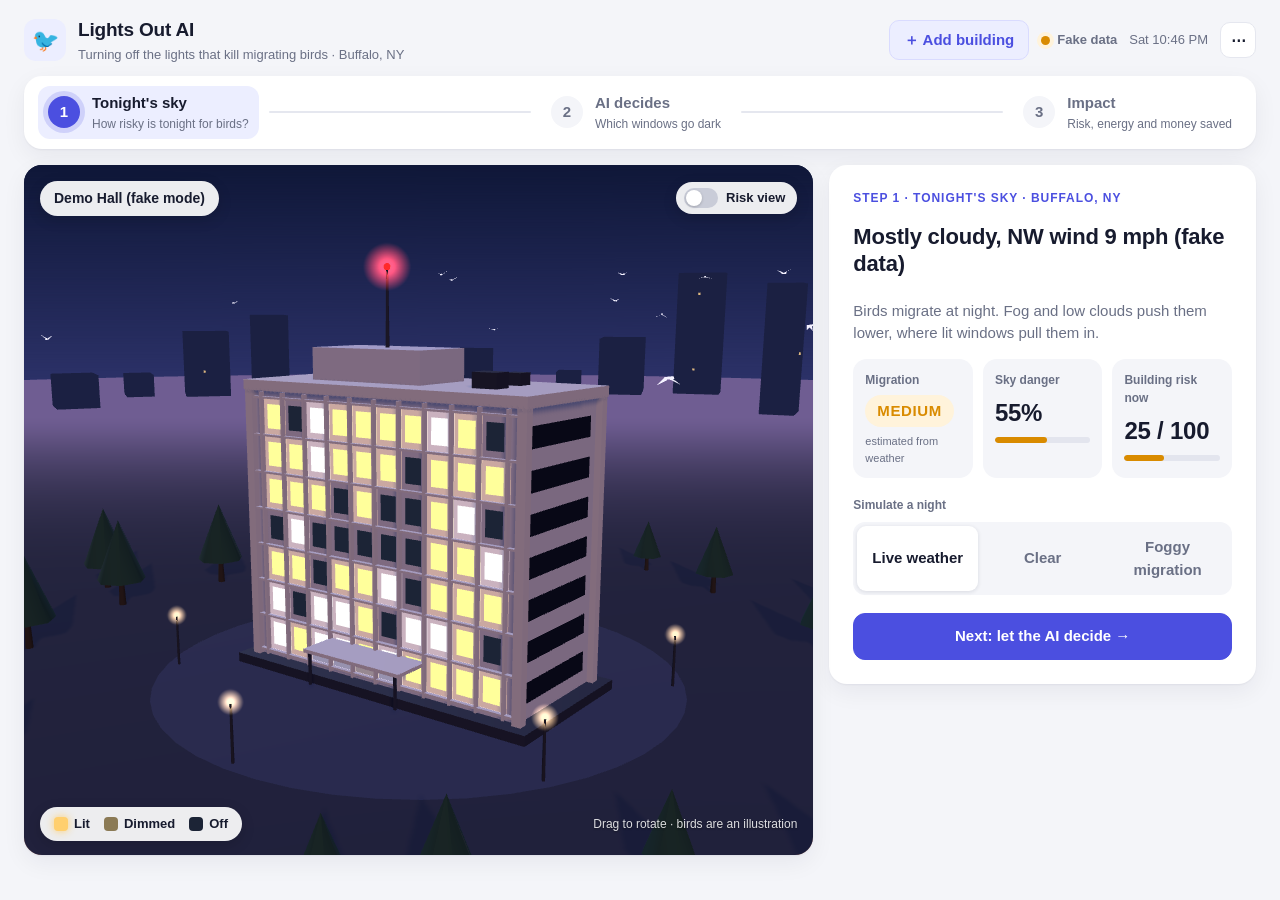
==== commit e5394883: "Add any building from a photo + address, with local real weather - "+ Add building" pop-up: photo (n" ====
--- a/frontend/index.html
+++ b/frontend/index.html
@@ -21,6 +21,7 @@
       </div>
     </div>
     <div class="topbar-right">
+      <button type="button" class="btn add-btn" id="addBtn">＋ Add building</button>
       <label class="building-pick">
         <span class="sr">Building</span>
         <select id="buildingSelect"></select>
@@ -68,7 +69,7 @@
     <aside class="card step-card" aria-live="polite">
       <!-- Step 1 -->
       <div class="pane" data-step="1">
-        <div class="eyebrow">Step 1 · Tonight's sky</div>
+        <div class="eyebrow" id="skyEyebrow">Step 1 · Tonight's sky</div>
         <h2 id="condSummary">Loading tonight's weather…</h2>
         <p class="explain">Birds migrate at night. Fog and low clouds push them lower, where lit windows pull them in.</p>
         <div class="tiles">
@@ -153,10 +154,56 @@
       <img id="imgBefore" alt="Night photo of the building as taken" />
       <div class="after-clip" id="afterClip"><img id="imgAfter" alt="Same photo with the chosen windows darkened" /></div>
       <div class="handle" id="handle"><span>⟷</span></div>
-      <span class="tag left">Before</span><span class="tag right" id="afterTag">After the AI acts</span>
+      <span class="tag left" id="beforeTag">Before</span><span class="tag right" id="afterTag">After the AI acts</span>
       <input type="range" id="slider" min="0" max="100" value="50" aria-label="Before and after" />
     </div>
   </section>
+
+  <dialog id="addDialog" class="sheet" aria-labelledby="addTitle">
+    <form id="addForm" method="dialog" class="sheet-body">
+      <div class="sheet-head">
+        <div>
+          <h2 id="addTitle">Add a building</h2>
+          <p class="explain">Any photo, day or night. We'll count its floors, read tonight's sky there and build it in 3D.</p>
+        </div>
+        <button type="button" class="close" id="addClose" aria-label="Close">✕</button>
+      </div>
+
+      <div class="add-fields" id="addFields">
+        <label class="drop" id="drop">
+          <input type="file" id="addPhoto" accept="image/jpeg,image/png,image/webp" />
+          <img id="addPreview" alt="" hidden />
+          <span class="drop-hint" id="dropHint"><b>🏢</b><span>Drop a building photo here<br /><small>or click to choose · JPG or PNG</small></span></span>
+        </label>
+        <div class="field-col">
+          <label class="field"><span>Building name</span>
+            <input id="addName" type="text" maxlength="60" placeholder="e.g. Davis Hall" required /></label>
+          <label class="field"><span>Address</span>
+            <input id="addAddress" type="text" maxlength="160" placeholder="e.g. 12 Capen Hall, Buffalo, NY" /></label>
+          <p class="hint">We use the address for that place's real weather tonight.</p>
+          <details class="manual" id="addManual">
+            <summary>Floors and windows (optional)</summary>
+            <div class="manual-row">
+              <label class="field"><span>Floors</span><input id="addFloors" type="number" min="1" max="60" placeholder="auto" /></label>
+              <label class="field"><span>Windows per floor</span><input id="addCols" type="number" min="1" max="40" placeholder="auto" /></label>
+            </div>
+          </details>
+          <p class="form-error" id="addError" hidden></p>
+          <div class="sheet-actions">
+            <button type="button" class="btn ghost" id="addCancel">Cancel</button>
+            <button type="submit" class="btn primary" id="addSubmit">Build it ✨</button>
+          </div>
+        </div>
+      </div>
+
+      <ol class="progress" id="addProgress" hidden>
+        <li><i></i><span>📍 Finding the address</span></li>
+        <li><i></i><span>🌙 Reading tonight's sky there</span></li>
+        <li><i></i><span>🪟 Counting floors and windows</span></li>
+        <li><i></i><span>🏗️ Building it in 3D</span></li>
+      </ol>
+    </form>
+  </dialog>
 
   <div class="toast" id="toast" role="status"></div>
 
--- a/frontend/css/story.css
+++ b/frontend/css/story.css
@@ -29,7 +29,7 @@
 }
 h2 { margin: 2px 0 8px; font-size: 22px; line-height: 1.25; letter-spacing: -.01em; }
 .sr { position: absolute; width: 1px; height: 1px; overflow: hidden; clip: rect(0 0 0 0); }
-.hidden { display: none !important; }
+.hidden, [hidden] { display: none !important; }
 
 /* ---------- top bar ---------- */
 .topbar { display: flex; align-items: center; gap: 16px; padding: 16px 0 12px; flex-wrap: wrap; }
@@ -181,6 +181,43 @@
 .compare .tag.left { left: 12px; } .compare .tag.right { right: 12px; }
 .compare input[type=range] { position: absolute; inset: 0; width: 100%; height: 100%; opacity: 0; cursor: ew-resize; margin: 0; }
 
+/* ---------- add building ---------- */
+.add-btn { padding: 8px 14px; border-radius: 10px; color: var(--accent); border-color: #d9dbff; background: var(--accent-soft); }
+.sheet { border: 0; padding: 0; border-radius: 22px; width: min(820px, calc(100vw - 32px)); box-shadow: 0 30px 80px rgba(20, 24, 50, .35); color: var(--text); }
+.sheet::backdrop { background: rgba(22, 26, 52, .45); backdrop-filter: blur(3px); }
+.sheet[open] { animation: pop .28s cubic-bezier(.2, .9, .3, 1.2); }
+@keyframes pop { from { opacity: 0; transform: translateY(14px) scale(.97); } to { opacity: 1; transform: none; } }
+.sheet-body { padding: 26px; display: flex; flex-direction: column; gap: 18px; }
+.sheet-head { display: flex; justify-content: space-between; gap: 16px; }
+.close { border: 0; background: var(--bg); width: 34px; height: 34px; border-radius: 50%; cursor: pointer; font-size: 14px; flex: none; }
+.add-fields { display: grid; grid-template-columns: 1fr 1fr; gap: 20px; }
+.drop { position: relative; min-height: 280px; border: 2px dashed #cfd2e3; border-radius: 18px; background: var(--bg); display: grid; place-items: center; cursor: pointer; overflow: hidden; transition: border-color .2s, background .2s; }
+.drop:hover, .drop.over { border-color: var(--accent); background: var(--accent-soft); }
+.drop input { position: absolute; inset: 0; opacity: 0; cursor: pointer; }
+.drop img { position: absolute; inset: 0; width: 100%; height: 100%; object-fit: cover; }
+.drop-hint { display: flex; flex-direction: column; align-items: center; gap: 10px; text-align: center; color: var(--muted); pointer-events: none; }
+.drop-hint b { font-size: 44px; line-height: 1; }
+.drop-hint small { font-size: 12px; }
+.field-col { display: flex; flex-direction: column; gap: 12px; }
+.field { display: flex; flex-direction: column; gap: 6px; font-size: 13px; font-weight: 600; color: var(--muted); }
+.field input { font: inherit; font-weight: 500; color: var(--text); border: 1px solid var(--line); border-radius: 12px; padding: 11px 13px; background: #fff; outline: none; transition: border-color .2s, box-shadow .2s; }
+.field input:focus { border-color: var(--accent); box-shadow: 0 0 0 4px rgba(75, 79, 224, .12); }
+.manual summary { cursor: pointer; font-size: 13px; font-weight: 600; color: var(--accent); }
+.manual-row { display: grid; grid-template-columns: 1fr 1fr; gap: 10px; margin-top: 10px; }
+.form-error { margin: 0; background: var(--bad-soft); color: var(--bad); border-radius: 10px; padding: 9px 12px; font-size: 13px; font-weight: 600; }
+.sheet-actions { display: flex; justify-content: flex-end; gap: 8px; margin-top: auto; }
+.progress { list-style: none; margin: 0; padding: 6px 2px; display: grid; gap: 14px; }
+.progress li { display: flex; align-items: center; gap: 14px; font-size: 17px; font-weight: 600; color: #b3b7c8; transition: color .3s; }
+.progress li i { width: 28px; height: 28px; border-radius: 50%; border: 3px solid #e3e5ee; flex: none; position: relative; transition: all .3s; }
+.progress li.doing { color: var(--text); }
+.progress li.doing i { border-color: var(--accent-soft); border-top-color: var(--accent); animation: spin .8s linear infinite; }
+.progress li.done { color: var(--text); }
+.progress li.done i { border-color: var(--good); background: var(--good); }
+.progress li.done i::after { content: "✓"; position: absolute; inset: 0; display: grid; place-items: center; color: #fff; font-size: 14px; font-style: normal; font-weight: 800; }
+.compare.single .after-clip, .compare.single .handle, .compare.single .tag.right, .compare.single input { display: none; }
+.where { color: var(--muted); font-weight: 600; }
+@media (max-width: 720px) { .add-fields { grid-template-columns: 1fr; } .drop { min-height: 200px; } }
+
 /* ---------- toast ---------- */
 .toast { position: fixed; left: 50%; bottom: 24px; transform: translate(-50%, 20px); background: var(--text); color: #fff; padding: 12px 18px; border-radius: 12px; opacity: 0; transition: all .3s; pointer-events: none; z-index: 50; max-width: 90vw; }
 .toast.show { opacity: 1; transform: translate(-50%, 0); }
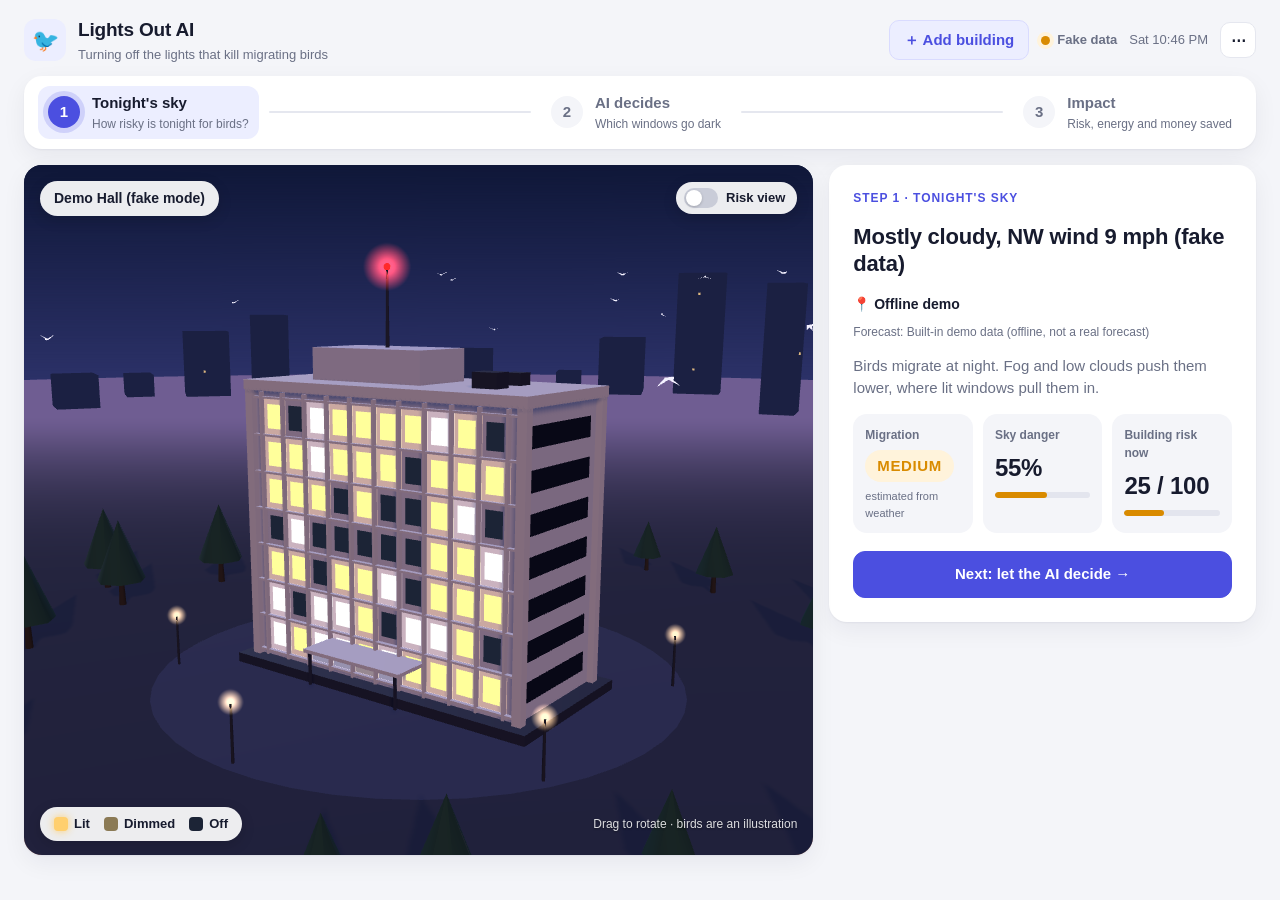
==== commit d63c84e4: "No hardcoded location: forecast always from the user's address, with its source - Buildings start wi" ====
--- a/frontend/index.html
+++ b/frontend/index.html
@@ -17,7 +17,7 @@
       <span class="logo" aria-hidden="true">🐦</span>
       <div>
         <div class="name">Lights Out AI</div>
-        <div class="tagline">Turning off the lights that kill migrating birds · Buffalo, NY</div>
+        <div class="tagline">Turning off the lights that kill migrating birds</div>
       </div>
     </div>
     <div class="topbar-right">
@@ -70,9 +70,23 @@
       <!-- Step 1 -->
       <div class="pane" data-step="1">
         <div class="eyebrow" id="skyEyebrow">Step 1 · Tonight's sky</div>
-        <h2 id="condSummary">Loading tonight's weather…</h2>
+        <h2 id="condSummary">Loading tonight's forecast…</h2>
+
+        <form class="where-form" id="whereForm" hidden>
+          <label class="field"><span>📍 Address</span>
+            <input id="whereInput" type="text" maxlength="160" placeholder="Street address, city, state" required /></label>
+          <p class="form-error" id="whereError" hidden></p>
+          <button type="submit" class="btn primary" id="whereBtn">Get tonight's forecast</button>
+        </form>
+
+        <div class="where-line" id="whereLine" hidden>
+          <span>📍 <b id="wherePlace"></b></span>
+          <button type="button" class="link" id="whereChange">change</button>
+        </div>
+        <p class="source-line" id="sourceLine" hidden></p>
+
         <p class="explain">Birds migrate at night. Fog and low clouds push them lower, where lit windows pull them in.</p>
-        <div class="tiles">
+        <div class="tiles" id="condTiles">
           <div class="tile">
             <div class="label">Migration</div>
             <div class="badge" id="migBadge">…</div>
@@ -89,13 +103,7 @@
             <div class="bar"><span id="riskNowBar"></span></div>
           </div>
         </div>
-        <div class="label space">Simulate a night</div>
-        <div class="segmented" role="group" aria-label="Scenario">
-          <button type="button" data-s="live">Live weather</button>
-          <button type="button" data-s="clear">Clear</button>
-          <button type="button" data-s="foggy_migration">Foggy migration</button>
-        </div>
-        <button type="button" class="btn primary wide" data-go="2">Next: let the AI decide →</button>
+        <button type="button" class="btn primary wide" data-go="2" id="nextBtn">Next: let the AI decide →</button>
       </div>
 
       <!-- Step 2 -->
@@ -179,8 +187,8 @@
           <label class="field"><span>Building name</span>
             <input id="addName" type="text" maxlength="60" placeholder="e.g. Davis Hall" required /></label>
           <label class="field"><span>Address</span>
-            <input id="addAddress" type="text" maxlength="160" placeholder="e.g. 12 Capen Hall, Buffalo, NY" /></label>
-          <p class="hint">We use the address for that place's real weather tonight.</p>
+            <input id="addAddress" type="text" maxlength="160" placeholder="Street address, city, state" required /></label>
+          <p class="hint">We read tonight's real forecast for this address.</p>
           <details class="manual" id="addManual">
             <summary>Floors and windows (optional)</summary>
             <div class="manual-row">
--- a/frontend/css/story.css
+++ b/frontend/css/story.css
@@ -159,6 +159,16 @@
 .reason footer { display: flex; align-items: center; justify-content: space-between; gap: 8px; flex-wrap: wrap; }
 .source { font-size: 12px; font-weight: 700; color: var(--accent); background: var(--card); padding: 3px 10px; border-radius: 999px; }
 .source.fallback { color: var(--muted); }
+
+/* location + forecast source */
+.where-form { display: flex; flex-direction: column; gap: 10px; background: var(--accent-soft); border-radius: 14px; padding: 14px; }
+.where-line { display: flex; align-items: center; justify-content: space-between; gap: 8px; font-size: 14px; margin-top: -6px; }
+.link { font: inherit; font-size: 13px; font-weight: 600; color: var(--accent); background: none; border: 0; cursor: pointer; padding: 2px 4px; }
+.link:hover { text-decoration: underline; }
+.source-line { margin: -6px 0 0; font-size: 12px; color: var(--muted); }
+.source-line a { color: var(--muted); font-weight: 600; text-decoration: none; border-bottom: 1px dotted currentColor; }
+.source-line a:hover { color: var(--accent); }
+.btn.primary:disabled { background: #b9bbe9; border-color: #b9bbe9; box-shadow: none; cursor: not-allowed; }
 
 /* switches */
 .switch { display: inline-flex; align-items: center; gap: 8px; font-size: 13px; font-weight: 600; cursor: pointer; user-select: none; }
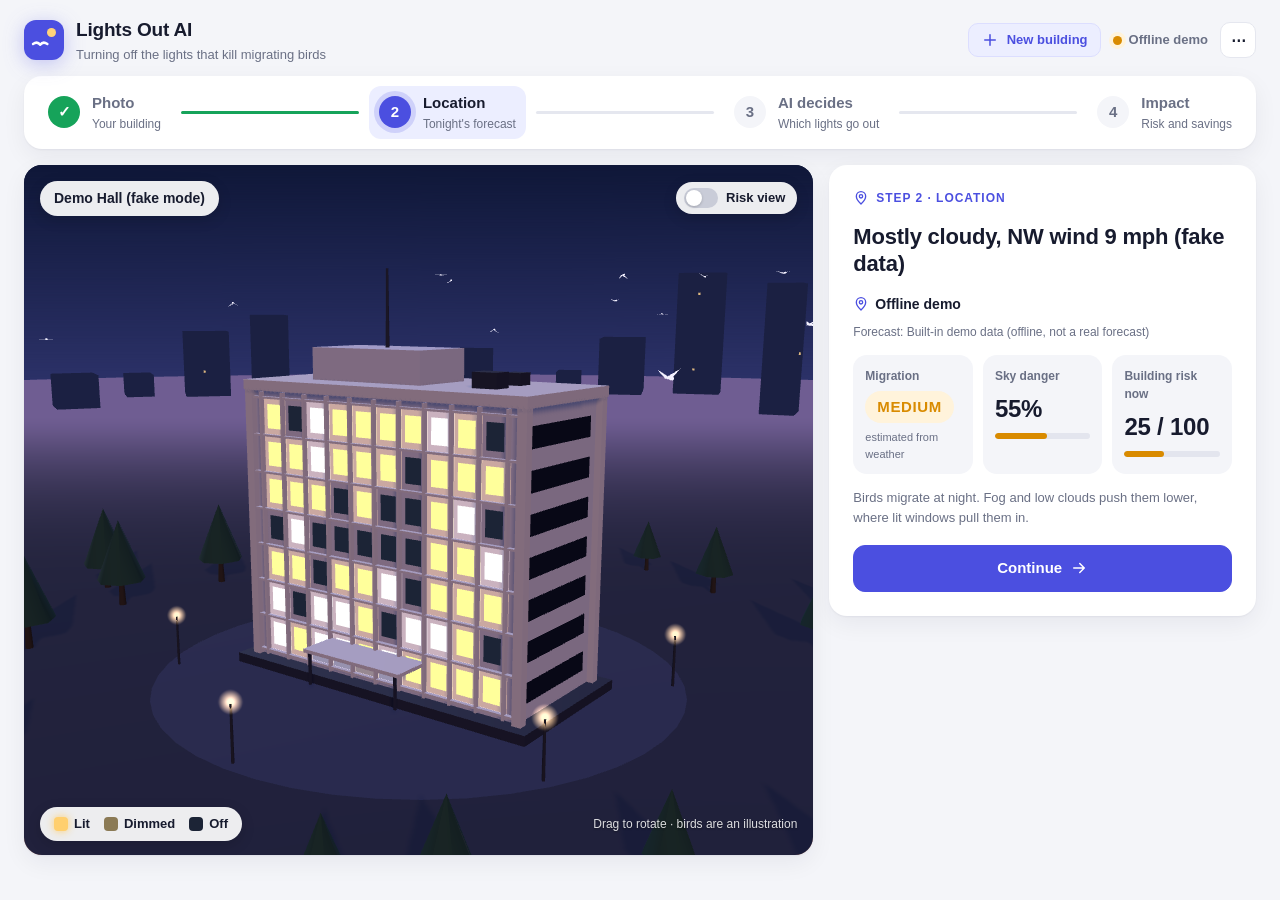
==== commit febd4343: "Photo-first 4-step UI: Photo -> Location -> AI decides -> Impact - No demo building by default: empt" ====
--- a/frontend/index.html
+++ b/frontend/index.html
@@ -5,33 +5,53 @@
   <meta name="viewport" content="width=device-width, initial-scale=1" />
   <title>Lights Out AI</title>
   <meta name="description" content="Turning off the building lights that kill migrating birds." />
-  <link rel="icon" href="data:image/svg+xml,<svg xmlns='http://www.w3.org/2000/svg' viewBox='0 0 100 100'><text y='.9em' font-size='90'>🐦</text></svg>" />
+  <link rel="icon" href="data:image/svg+xml,%3Csvg xmlns='http://www.w3.org/2000/svg' viewBox='0 0 32 32'%3E%3Crect width='32' height='32' rx='9' fill='%234b4fe0'/%3E%3Cpath d='M8 19c2.2-1.6 4-1.6 5.6.6 1.6-2.2 3.4-2.2 5.6-.6' stroke='white' stroke-width='2' fill='none' stroke-linecap='round'/%3E%3Ccircle cx='22' cy='10' r='3.2' fill='%23ffd27a'/%3E%3C/svg%3E" />
   <link rel="stylesheet" href="css/story.css" />
   <script type="importmap">
     { "imports": { "three": "./vendor/three/three.module.js", "three/addons/": "./vendor/three/addons/" } }
   </script>
 </head>
 <body>
+  <!-- Line icons (drawn once, used with <use>) -->
+  <svg width="0" height="0" style="position:absolute" aria-hidden="true">
+    <defs>
+      <symbol id="i-camera" viewBox="0 0 24 24"><path d="M4 8h3l2-3h6l2 3h3v11H4z"/><circle cx="12" cy="13" r="3.5"/></symbol>
+      <symbol id="i-pin" viewBox="0 0 24 24"><path d="M12 21s-7-6.2-7-11.5a7 7 0 0 1 14 0C19 14.8 12 21 12 21z"/><circle cx="12" cy="9.5" r="2.5"/></symbol>
+      <symbol id="i-spark" viewBox="0 0 24 24"><path d="M12 3l1.9 5.1L19 10l-5.1 1.9L12 17l-1.9-5.1L5 10l5.1-1.9z"/><path d="M19 16l.8 2.2L22 19l-2.2.8L19 22l-.8-2.2L16 19l2.2-.8z"/></symbol>
+      <symbol id="i-chart" viewBox="0 0 24 24"><path d="M4 20V11M10 20V5M16 20v-6M2 20h20"/></symbol>
+      <symbol id="i-upload" viewBox="0 0 24 24"><path d="M12 15V4M7.5 8.5 12 4l4.5 4.5M4 15v4h16v-4"/></symbol>
+      <symbol id="i-plus" viewBox="0 0 24 24"><path d="M12 5v14M5 12h14"/></symbol>
+      <symbol id="i-arrow" viewBox="0 0 24 24"><path d="M5 12h14M13 6l6 6-6 6"/></symbol>
+      <symbol id="i-sound" viewBox="0 0 24 24"><path d="M4 9h4l5-4v14l-5-4H4z"/><path d="M16.5 8.5a5 5 0 0 1 0 7M19 6a8.5 8.5 0 0 1 0 12"/></symbol>
+      <symbol id="i-redo" viewBox="0 0 24 24"><path d="M20 11a8 8 0 1 0-2.3 5.7M20 4v7h-7"/></symbol>
+      <symbol id="i-building" viewBox="0 0 24 24"><path d="M5 21V4h10v17M15 9h4v12M3 21h18M8 8h1M11 8h1M8 12h1M11 12h1M8 16h1M11 16h1"/></symbol>
+    </defs>
+  </svg>
+
   <header class="topbar">
     <div class="brand">
-      <span class="logo" aria-hidden="true">🐦</span>
+      <svg class="logo" viewBox="0 0 40 40" aria-hidden="true">
+        <rect width="40" height="40" rx="12" fill="#4b4fe0"/>
+        <circle cx="27.5" cy="12.5" r="4.5" fill="#ffd27a"/>
+        <path d="M9 24c2.8-2 5.2-2 7.2.8 2-2.8 4.4-2.8 7.2-.8" stroke="#fff" stroke-width="2.4" fill="none" stroke-linecap="round" stroke-linejoin="round"/>
+      </svg>
       <div>
         <div class="name">Lights Out AI</div>
         <div class="tagline">Turning off the lights that kill migrating birds</div>
       </div>
     </div>
     <div class="topbar-right">
-      <button type="button" class="btn add-btn" id="addBtn">＋ Add building</button>
-      <label class="building-pick">
+      <label class="building-pick hidden">
         <span class="sr">Building</span>
         <select id="buildingSelect"></select>
       </label>
+      <button type="button" class="btn small soft" id="newBtn"><svg class="ic"><use href="#i-plus"/></svg>New building</button>
       <span class="status" id="status"><i></i><b id="statusText">Connecting…</b></span>
-      <span class="clock" id="clock"></span>
       <details class="menu">
         <summary aria-label="More">⋯</summary>
         <div class="menu-body">
-          <button type="button" id="fakeBtn">Fake mode: off</button>
+          <button type="button" id="sampleMenuBtn">Try a sample building</button>
+          <button type="button" id="fakeBtn">Offline demo data: off</button>
           <a href="twin.html" target="_blank">Open twin screen ↗</a>
           <a href="classic.html">Classic dashboard</a>
           <a id="docsLink" href="/docs" target="_blank">API docs ↗</a>
@@ -40,23 +60,36 @@
     </div>
   </header>
 
-  <nav class="steps" aria-label="Demo steps">
-    <button type="button" class="step" data-go="1"><span class="num">1</span><span><b>Tonight's sky</b><small>How risky is tonight for birds?</small></span></button>
-    <span class="step-line"></span>
-    <button type="button" class="step" data-go="2"><span class="num">2</span><span><b>AI decides</b><small>Which windows go dark</small></span></button>
-    <span class="step-line"></span>
-    <button type="button" class="step" data-go="3"><span class="num">3</span><span><b>Impact</b><small>Risk, energy and money saved</small></span></button>
+  <nav class="steps" aria-label="Steps">
+    <button type="button" class="step" data-go="1"><span class="num">1</span><span><b>Photo</b><small>Your building</small></span></button>
+    <span class="step-line"><i></i></span>
+    <button type="button" class="step" data-go="2"><span class="num">2</span><span><b>Location</b><small>Tonight's forecast</small></span></button>
+    <span class="step-line"><i></i></span>
+    <button type="button" class="step" data-go="3"><span class="num">3</span><span><b>AI decides</b><small>Which lights go out</small></span></button>
+    <span class="step-line"><i></i></span>
+    <button type="button" class="step" data-go="4"><span class="num">4</span><span><b>Impact</b><small>Risk and savings</small></span></button>
   </nav>
 
   <main class="stage">
     <section class="viewer" aria-label="3D building">
       <div id="scene"></div>
+
+      <div class="empty" id="emptyState">
+        <div class="empty-card">
+          <span class="empty-icon"><svg class="ic lg"><use href="#i-building"/></svg></span>
+          <h2>Start with a photo of your building</h2>
+          <p>Night or day. We find every floor and window, build it in 3D, then decide which lights to turn off tonight.</p>
+          <button type="button" class="btn primary" id="emptyUpload"><svg class="ic"><use href="#i-upload"/></svg>Upload a photo</button>
+          <button type="button" class="link" id="sampleBtn">or try a sample building</button>
+        </div>
+      </div>
+
       <div class="viewer-top">
-        <span class="chip" id="buildingName">Loading…</span>
-        <label class="switch"><input type="checkbox" id="riskToggle" /><span></span>Risk view</label>
+        <span class="chip" id="buildingName" hidden></span>
+        <label class="switch" id="riskSwitch" hidden><input type="checkbox" id="riskToggle" /><span></span>Risk view</label>
       </div>
       <div class="viewer-bottom">
-        <div class="legend" id="legendLight">
+        <div class="legend" id="legendLight" hidden>
           <span><i class="lit"></i>Lit</span><span><i class="dim"></i>Dimmed</span><span><i class="off"></i>Off</span>
         </div>
         <div class="legend hidden" id="legendRisk">
@@ -67,64 +100,110 @@
     </section>
 
     <aside class="card step-card" aria-live="polite">
-      <!-- Step 1 -->
+      <!-- Step 1: photo -->
       <div class="pane" data-step="1">
-        <div class="eyebrow" id="skyEyebrow">Step 1 · Tonight's sky</div>
-        <h2 id="condSummary">Loading tonight's forecast…</h2>
-
-        <form class="where-form" id="whereForm" hidden>
-          <label class="field"><span>📍 Address</span>
-            <input id="whereInput" type="text" maxlength="160" placeholder="Street address, city, state" required /></label>
+        <div class="eyebrow"><svg class="ic"><use href="#i-camera"/></svg>Step 1 · Photo</div>
+
+        <form id="photoForm" class="pane-stack">
+          <h2>Add a photo of the building</h2>
+          <p class="explain">A straight-on photo of one side works best. Night photos show which lights are really on.</p>
+          <label class="drop" id="drop">
+            <input type="file" id="photoInput" accept="image/*" />
+            <img id="photoPreview" alt="" hidden />
+            <span class="drop-hint" id="dropHint">
+              <svg class="ic xl"><use href="#i-upload"/></svg>
+              <b>Drop a photo or click to choose</b>
+              <small>JPG or PNG · on a phone you can take one now</small>
+            </span>
+          </label>
+          <label class="field"><span>Building name</span>
+            <input id="photoName" type="text" maxlength="60" placeholder="e.g. Davis Hall" /></label>
+          <details class="manual" id="photoManual">
+            <summary>Floors and windows (optional)</summary>
+            <div class="manual-row">
+              <label class="field"><span>Floors</span><input id="photoFloors" type="number" min="1" max="60" placeholder="auto" /></label>
+              <label class="field"><span>Windows per floor</span><input id="photoCols" type="number" min="1" max="40" placeholder="auto" /></label>
+            </div>
+          </details>
+          <p class="form-error" id="photoError" hidden></p>
+          <button type="submit" class="btn primary wide" id="photoBtn">Analyze photo<svg class="ic"><use href="#i-arrow"/></svg></button>
+        </form>
+
+        <ol class="progress" id="photoProgress" hidden>
+          <li><i></i><span>Reading the photo</span></li>
+          <li><i></i><span>Counting floors and windows</span></li>
+          <li><i></i><span>Building it in 3D</span></li>
+        </ol>
+
+        <div class="pane-stack" id="photoResult" hidden>
+          <figure class="result-photo"><img id="resultImg" alt="Photo with the detected windows marked" /></figure>
+          <div>
+            <h2 id="resultName">–</h2>
+            <p class="facts" id="resultFacts">–</p>
+            <span class="pill" id="resultLights">–</span>
+          </div>
+          <button type="button" class="btn primary wide" data-go="2">Continue to location<svg class="ic"><use href="#i-arrow"/></svg></button>
+          <button type="button" class="btn ghost" id="anotherPhoto">Use a different photo</button>
+        </div>
+      </div>
+
+      <!-- Step 2: location + forecast -->
+      <div class="pane" data-step="2">
+        <div class="eyebrow"><svg class="ic"><use href="#i-pin"/></svg>Step 2 · Location</div>
+        <h2 id="condSummary">Where is this building?</h2>
+
+        <form class="where-form" id="whereForm">
+          <label class="field"><span>Address</span>
+            <input id="whereInput" type="text" maxlength="160" placeholder="Street address, city, state" /></label>
           <p class="form-error" id="whereError" hidden></p>
           <button type="submit" class="btn primary" id="whereBtn">Get tonight's forecast</button>
         </form>
 
         <div class="where-line" id="whereLine" hidden>
-          <span>📍 <b id="wherePlace"></b></span>
-          <button type="button" class="link" id="whereChange">change</button>
+          <span><svg class="ic"><use href="#i-pin"/></svg><b id="wherePlace"></b></span>
+          <button type="button" class="link" id="whereChange">Change</button>
         </div>
         <p class="source-line" id="sourceLine" hidden></p>
 
-        <p class="explain">Birds migrate at night. Fog and low clouds push them lower, where lit windows pull them in.</p>
-        <div class="tiles" id="condTiles">
+        <div class="tiles" id="condTiles" hidden>
           <div class="tile">
             <div class="label">Migration</div>
-            <div class="badge" id="migBadge">…</div>
+            <div class="badge" id="migBadge">–</div>
             <div class="hint">estimated from weather</div>
           </div>
           <div class="tile">
             <div class="label">Sky danger</div>
-            <div class="value" id="skyDanger">…</div>
+            <div class="value" id="skyDanger">–</div>
             <div class="bar"><span id="skyBar"></span></div>
           </div>
           <div class="tile">
             <div class="label">Building risk now</div>
-            <div class="value" id="riskNow">…</div>
+            <div class="value" id="riskNow">–</div>
             <div class="bar"><span id="riskNowBar"></span></div>
           </div>
         </div>
-        <button type="button" class="btn primary wide" data-go="2" id="nextBtn">Next: let the AI decide →</button>
-      </div>
-
-      <!-- Step 2 -->
-      <div class="pane" data-step="2">
-        <div class="eyebrow">Step 2 · AI decides</div>
-        <h2>Which windows should go dark tonight?</h2>
-        <p class="explain">The AI looks at the real photo, every window's risk and tonight's sky, then picks
-          windows to turn off or dim. The ground-floor lobby always stays on.</p>
+        <p class="explain small">Birds migrate at night. Fog and low clouds push them lower, where lit windows pull them in.</p>
+        <button type="button" class="btn primary wide" data-go="3" id="nextBtn" disabled>Continue<svg class="ic"><use href="#i-arrow"/></svg></button>
+      </div>
+
+      <!-- Step 3: AI decides -->
+      <div class="pane" data-step="3">
+        <div class="eyebrow"><svg class="ic"><use href="#i-spark"/></svg>Step 3 · AI decides</div>
+        <h2>Which lights should go out tonight?</h2>
+        <p class="explain">The AI weighs every window's risk against tonight's forecast and picks lights to turn
+          off or dim. The ground-floor lobby always stays on.</p>
         <button type="button" class="btn primary huge" id="decideBtn">
-          <span class="when-idle">⚡ Let the AI decide</span>
-          <span class="when-busy"><i class="spinner"></i> Thinking…</span>
+          <span class="when-idle"><svg class="ic"><use href="#i-spark"/></svg>Let the AI decide</span>
+          <span class="when-busy"><i class="spinner"></i>Thinking…</span>
         </button>
-        <div class="ai-chain">Gemini → backup BullsAI (UB) → rule-based safety net</div>
-        <button type="button" class="btn ghost" data-go="1">← Back to tonight's sky</button>
-      </div>
-
-      <!-- Step 3 -->
-      <div class="pane" data-step="3">
-        <div class="eyebrow">Step 3 · Impact</div>
+        <div class="ai-chain">Gemini · backup BullsAI (UB) · rule-based safety net</div>
+      </div>
+
+      <!-- Step 4: impact -->
+      <div class="pane" data-step="4">
+        <div class="eyebrow"><svg class="ic"><use href="#i-chart"/></svg>Step 4 · Impact</div>
         <div class="impact">
-          <div class="impact-big"><span id="riskDrop">–</span><small>less collision risk</small></div>
+          <div class="impact-big"><span id="riskDrop">–</span><small>less collision risk tonight</small></div>
           <div class="impact-scores">
             <div><span class="label">Before</span><b id="riskBefore">–</b></div>
             <span class="arrow">→</span>
@@ -136,16 +215,16 @@
           <div class="bar big"><span id="barAfter" class="good"></span></div>
         </div>
         <div class="tiles">
-          <div class="tile"><div class="label">Windows off / dimmed</div><div class="value" id="countOff">–</div></div>
-          <div class="tile"><div class="label">Energy saved tonight</div><div class="value" id="kwh">–</div></div>
-          <div class="tile"><div class="label">Money saved tonight</div><div class="value" id="usd">–</div></div>
+          <div class="tile"><div class="label">Off / dimmed</div><div class="value" id="countOff">–</div></div>
+          <div class="tile"><div class="label">Energy saved</div><div class="value" id="kwh">–</div></div>
+          <div class="tile"><div class="label">Money saved</div><div class="value" id="usd">–</div></div>
         </div>
         <blockquote class="reason">
           <p id="reason">–</p>
           <footer><span class="source" id="source"></span>
-            <button type="button" class="btn small" id="replayBtn">🔊 Play voice alert</button></footer>
+            <button type="button" class="btn small" id="replayBtn"><svg class="ic"><use href="#i-sound"/></svg>Play alert</button></footer>
         </blockquote>
-        <button type="button" class="btn ghost" id="startOver">↺ Start over</button>
+        <button type="button" class="btn ghost" id="startOver"><svg class="ic"><use href="#i-redo"/></svg>Run again</button>
       </div>
     </aside>
   </main>
@@ -167,52 +246,6 @@
     </div>
   </section>
 
-  <dialog id="addDialog" class="sheet" aria-labelledby="addTitle">
-    <form id="addForm" method="dialog" class="sheet-body">
-      <div class="sheet-head">
-        <div>
-          <h2 id="addTitle">Add a building</h2>
-          <p class="explain">Any photo, day or night. We'll count its floors, read tonight's sky there and build it in 3D.</p>
-        </div>
-        <button type="button" class="close" id="addClose" aria-label="Close">✕</button>
-      </div>
-
-      <div class="add-fields" id="addFields">
-        <label class="drop" id="drop">
-          <input type="file" id="addPhoto" accept="image/jpeg,image/png,image/webp" />
-          <img id="addPreview" alt="" hidden />
-          <span class="drop-hint" id="dropHint"><b>🏢</b><span>Drop a building photo here<br /><small>or click to choose · JPG or PNG</small></span></span>
-        </label>
-        <div class="field-col">
-          <label class="field"><span>Building name</span>
-            <input id="addName" type="text" maxlength="60" placeholder="e.g. Davis Hall" required /></label>
-          <label class="field"><span>Address</span>
-            <input id="addAddress" type="text" maxlength="160" placeholder="Street address, city, state" required /></label>
-          <p class="hint">We read tonight's real forecast for this address.</p>
-          <details class="manual" id="addManual">
-            <summary>Floors and windows (optional)</summary>
-            <div class="manual-row">
-              <label class="field"><span>Floors</span><input id="addFloors" type="number" min="1" max="60" placeholder="auto" /></label>
-              <label class="field"><span>Windows per floor</span><input id="addCols" type="number" min="1" max="40" placeholder="auto" /></label>
-            </div>
-          </details>
-          <p class="form-error" id="addError" hidden></p>
-          <div class="sheet-actions">
-            <button type="button" class="btn ghost" id="addCancel">Cancel</button>
-            <button type="submit" class="btn primary" id="addSubmit">Build it ✨</button>
-          </div>
-        </div>
-      </div>
-
-      <ol class="progress" id="addProgress" hidden>
-        <li><i></i><span>📍 Finding the address</span></li>
-        <li><i></i><span>🌙 Reading tonight's sky there</span></li>
-        <li><i></i><span>🪟 Counting floors and windows</span></li>
-        <li><i></i><span>🏗️ Building it in 3D</span></li>
-      </ol>
-    </form>
-  </dialog>
-
   <div class="toast" id="toast" role="status"></div>
 
   <script src="js/api.js"></script>
--- a/frontend/css/story.css
+++ b/frontend/css/story.css
@@ -34,7 +34,9 @@
 /* ---------- top bar ---------- */
 .topbar { display: flex; align-items: center; gap: 16px; padding: 16px 0 12px; flex-wrap: wrap; }
 .brand { display: flex; align-items: center; gap: 12px; }
-.logo { width: 42px; height: 42px; border-radius: 12px; background: var(--accent-soft); display: grid; place-items: center; font-size: 22px; }
+.logo { width: 40px; height: 40px; flex: none; filter: drop-shadow(0 4px 10px rgba(75, 79, 224, .3)); }
+.ic { width: 18px; height: 18px; flex: none; fill: none; stroke: currentColor; stroke-width: 2; stroke-linecap: round; stroke-linejoin: round; }
+.ic.lg { width: 28px; height: 28px; } .ic.xl { width: 34px; height: 34px; stroke-width: 1.7; }
 .name { font-weight: 750; font-size: 19px; letter-spacing: -.01em; }
 .tagline { color: var(--muted); font-size: 13px; }
 .topbar-right { margin-left: auto; display: flex; align-items: center; gap: 12px; }
@@ -67,7 +69,10 @@
 .step.done .num::after { content: "✓"; position: absolute; }
 .step.done .num { color: transparent; position: relative; }
 .step.done .num::after { color: #fff; }
-.step-line { flex: 1; height: 2px; background: var(--line); border-radius: 2px; min-width: 16px; }
+.step-line { flex: 1; height: 3px; background: var(--line); border-radius: 3px; min-width: 16px; overflow: hidden; }
+.step-line i { display: block; height: 100%; width: 0; background: var(--good); transition: width .5s ease; }
+.step-line.filled i { width: 100%; }
+.step:disabled { cursor: default; opacity: .55; }
 
 /* ---------- stage ---------- */
 .stage { display: grid; grid-template-columns: minmax(0, 1.85fr) minmax(360px, 1fr); gap: 16px; align-items: stretch; }
@@ -90,6 +95,21 @@
 .legend .r-low { background: #3ccf6e; } .legend .r-mid { background: #ffb020; } .legend .r-high { background: #ff4d4d; }
 .caption { color: rgba(255, 255, 255, .85); font-size: 12px; text-shadow: 0 1px 2px rgba(0, 0, 0, .4); }
 
+/* Empty state over the 3D plot */
+.empty { position: absolute; inset: 0; display: grid; place-items: start center; padding: 9% 24px 24px; pointer-events: none; }
+.empty-card { pointer-events: auto; max-width: 400px; text-align: center; background: rgba(255, 255, 255, .94); backdrop-filter: blur(8px);
+  border-radius: 22px; padding: 28px 28px 20px; box-shadow: 0 24px 60px rgba(10, 14, 40, .35); display: flex; flex-direction: column; align-items: center; gap: 10px; }
+.empty-card h2 { margin: 6px 0 0; font-size: 21px; }
+.empty-card p { margin: 0 0 8px; color: var(--muted); font-size: 14px; }
+.empty-icon { width: 56px; height: 56px; border-radius: 16px; display: grid; place-items: center; background: var(--accent-soft); color: var(--accent); }
+
+/* Photo result */
+.result-photo { margin: 0; border-radius: 14px; overflow: hidden; background: #0d1020; aspect-ratio: 4 / 3; }
+.result-photo img { width: 100%; height: 100%; object-fit: contain; display: block; }
+.facts { margin: 2px 0 8px; color: var(--muted); font-weight: 600; }
+.pill { display: inline-flex; align-items: center; gap: 6px; font-size: 12px; font-weight: 700; padding: 4px 10px; border-radius: 999px; background: var(--good-soft); color: var(--good); }
+.pill.sim { background: var(--mid-soft); color: var(--mid); }
+
 /* Flat fallback (no WebGL) */
 .flat { position: absolute; inset: 70px 18% 60px; display: grid; gap: 6px; padding: 14px; background: #dfe2ea; border-radius: 6px; box-shadow: 0 20px 40px rgba(0, 0, 0, .3); }
 .flat i { border-radius: 3px; background: #1c2436; transition: background .4s, box-shadow .4s; }
@@ -102,7 +122,10 @@
 .pane { display: none; flex-direction: column; gap: 14px; animation: rise .35s ease; }
 .pane.active { display: flex; }
 @keyframes rise { from { opacity: 0; transform: translateY(8px); } to { opacity: 1; transform: none; } }
-.eyebrow { font-size: 12px; font-weight: 700; letter-spacing: .08em; text-transform: uppercase; color: var(--accent); }
+.eyebrow { display: flex; align-items: center; gap: 7px; font-size: 12px; font-weight: 700; letter-spacing: .08em; text-transform: uppercase; color: var(--accent); }
+.eyebrow .ic { width: 16px; height: 16px; }
+.explain.small { font-size: 13px; }
+.pane-stack { display: flex; flex-direction: column; gap: 14px; }
 .explain { margin: 0; color: var(--muted); }
 .label { font-size: 12px; font-weight: 600; color: var(--muted); }
 .label.space { margin-top: 4px; margin-bottom: -6px; }
@@ -126,7 +149,7 @@
 .segmented button.active { background: var(--card); color: var(--text); box-shadow: 0 1px 4px rgba(20, 24, 50, .12); }
 .segmented button[data-s="foggy_migration"].active { color: var(--bad); }
 
-.btn { font: inherit; font-weight: 650; border: 1px solid var(--line); background: var(--card); color: var(--text); border-radius: 12px; padding: 11px 16px; cursor: pointer; transition: transform .1s, box-shadow .2s, background .2s; }
+.btn { display: inline-flex; align-items: center; justify-content: center; gap: 8px; font: inherit; font-weight: 650; border: 1px solid var(--line); background: var(--card); color: var(--text); border-radius: 12px; padding: 11px 16px; cursor: pointer; transition: transform .1s, box-shadow .2s, background .2s; }
 .btn:hover { box-shadow: 0 4px 12px rgba(20, 24, 50, .08); }
 .btn:active { transform: translateY(1px); }
 .btn.primary { background: var(--accent); color: #fff; border-color: var(--accent); }
@@ -134,6 +157,8 @@
 .btn.wide { width: 100%; margin-top: 4px; }
 .btn.huge { font-size: 20px; padding: 22px; border-radius: 16px; width: 100%; margin-top: 6px; }
 .btn.ghost { border-color: transparent; background: none; color: var(--muted); align-self: flex-start; padding-left: 0; }
+.btn.ghost:hover { box-shadow: none; color: var(--text); }
+.btn.soft { color: var(--accent); border-color: #dcdeff; background: var(--accent-soft); }
 .btn.small { padding: 6px 12px; font-size: 13px; border-radius: 10px; }
 .btn:disabled { opacity: .6; cursor: progress; }
 .btn .when-busy { display: none; }
@@ -163,6 +188,8 @@
 /* location + forecast source */
 .where-form { display: flex; flex-direction: column; gap: 10px; background: var(--accent-soft); border-radius: 14px; padding: 14px; }
 .where-line { display: flex; align-items: center; justify-content: space-between; gap: 8px; font-size: 14px; margin-top: -6px; }
+.where-line > span { display: inline-flex; align-items: center; gap: 6px; }
+.where-line .ic { width: 16px; height: 16px; color: var(--accent); }
 .link { font: inherit; font-size: 13px; font-weight: 600; color: var(--accent); background: none; border: 0; cursor: pointer; padding: 2px 4px; }
 .link:hover { text-decoration: underline; }
 .source-line { margin: -6px 0 0; font-size: 12px; color: var(--muted); }
@@ -191,33 +218,21 @@
 .compare .tag.left { left: 12px; } .compare .tag.right { right: 12px; }
 .compare input[type=range] { position: absolute; inset: 0; width: 100%; height: 100%; opacity: 0; cursor: ew-resize; margin: 0; }
 
-/* ---------- add building ---------- */
-.add-btn { padding: 8px 14px; border-radius: 10px; color: var(--accent); border-color: #d9dbff; background: var(--accent-soft); }
-.sheet { border: 0; padding: 0; border-radius: 22px; width: min(820px, calc(100vw - 32px)); box-shadow: 0 30px 80px rgba(20, 24, 50, .35); color: var(--text); }
-.sheet::backdrop { background: rgba(22, 26, 52, .45); backdrop-filter: blur(3px); }
-.sheet[open] { animation: pop .28s cubic-bezier(.2, .9, .3, 1.2); }
-@keyframes pop { from { opacity: 0; transform: translateY(14px) scale(.97); } to { opacity: 1; transform: none; } }
-.sheet-body { padding: 26px; display: flex; flex-direction: column; gap: 18px; }
-.sheet-head { display: flex; justify-content: space-between; gap: 16px; }
-.close { border: 0; background: var(--bg); width: 34px; height: 34px; border-radius: 50%; cursor: pointer; font-size: 14px; flex: none; }
-.add-fields { display: grid; grid-template-columns: 1fr 1fr; gap: 20px; }
-.drop { position: relative; min-height: 280px; border: 2px dashed #cfd2e3; border-radius: 18px; background: var(--bg); display: grid; place-items: center; cursor: pointer; overflow: hidden; transition: border-color .2s, background .2s; }
+/* ---------- photo step ---------- */
+.drop { position: relative; min-height: 200px; border: 2px dashed #cfd2e3; border-radius: 18px; background: var(--bg); display: grid; place-items: center; cursor: pointer; overflow: hidden; transition: border-color .2s, background .2s; }
 .drop:hover, .drop.over { border-color: var(--accent); background: var(--accent-soft); }
 .drop input { position: absolute; inset: 0; opacity: 0; cursor: pointer; }
 .drop img { position: absolute; inset: 0; width: 100%; height: 100%; object-fit: cover; }
-.drop-hint { display: flex; flex-direction: column; align-items: center; gap: 10px; text-align: center; color: var(--muted); pointer-events: none; }
-.drop-hint b { font-size: 44px; line-height: 1; }
+.drop-hint { display: flex; flex-direction: column; align-items: center; gap: 8px; text-align: center; color: var(--muted); pointer-events: none; padding: 16px; }
 .drop-hint small { font-size: 12px; }
-.field-col { display: flex; flex-direction: column; gap: 12px; }
 .field { display: flex; flex-direction: column; gap: 6px; font-size: 13px; font-weight: 600; color: var(--muted); }
 .field input { font: inherit; font-weight: 500; color: var(--text); border: 1px solid var(--line); border-radius: 12px; padding: 11px 13px; background: #fff; outline: none; transition: border-color .2s, box-shadow .2s; }
 .field input:focus { border-color: var(--accent); box-shadow: 0 0 0 4px rgba(75, 79, 224, .12); }
 .manual summary { cursor: pointer; font-size: 13px; font-weight: 600; color: var(--accent); }
 .manual-row { display: grid; grid-template-columns: 1fr 1fr; gap: 10px; margin-top: 10px; }
 .form-error { margin: 0; background: var(--bad-soft); color: var(--bad); border-radius: 10px; padding: 9px 12px; font-size: 13px; font-weight: 600; }
-.sheet-actions { display: flex; justify-content: flex-end; gap: 8px; margin-top: auto; }
-.progress { list-style: none; margin: 0; padding: 6px 2px; display: grid; gap: 14px; }
-.progress li { display: flex; align-items: center; gap: 14px; font-size: 17px; font-weight: 600; color: #b3b7c8; transition: color .3s; }
+.progress { list-style: none; margin: 4px 0 0; padding: 6px 2px; display: grid; gap: 16px; }
+.progress li { display: flex; align-items: center; gap: 14px; font-size: 16px; font-weight: 600; color: #b3b7c8; transition: color .3s; }
 .progress li i { width: 28px; height: 28px; border-radius: 50%; border: 3px solid #e3e5ee; flex: none; position: relative; transition: all .3s; }
 .progress li.doing { color: var(--text); }
 .progress li.doing i { border-color: var(--accent-soft); border-top-color: var(--accent); animation: spin .8s linear infinite; }
@@ -226,7 +241,6 @@
 .progress li.done i::after { content: "✓"; position: absolute; inset: 0; display: grid; place-items: center; color: #fff; font-size: 14px; font-style: normal; font-weight: 800; }
 .compare.single .after-clip, .compare.single .handle, .compare.single .tag.right, .compare.single input { display: none; }
 .where { color: var(--muted); font-weight: 600; }
-@media (max-width: 720px) { .add-fields { grid-template-columns: 1fr; } .drop { min-height: 200px; } }
 
 /* ---------- toast ---------- */
 .toast { position: fixed; left: 50%; bottom: 24px; transform: translate(-50%, 20px); background: var(--text); color: #fff; padding: 12px 18px; border-radius: 12px; opacity: 0; transition: all .3s; pointer-events: none; z-index: 50; max-width: 90vw; }
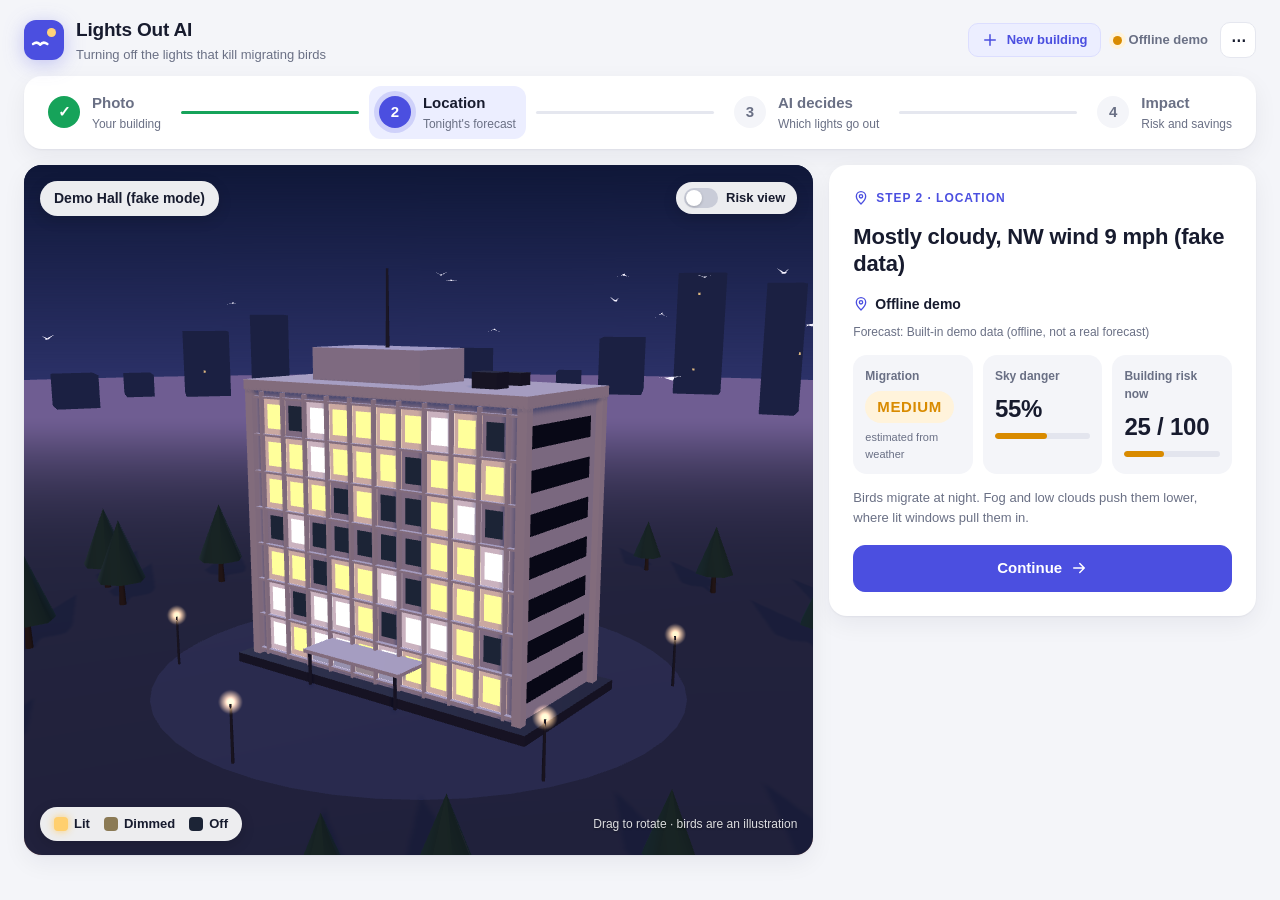
==== commit 5d6aa2ae: "Migration estimate with the BirdCast method, eBird sightings and BirdCast link - migration.py: seaso" ====
--- a/frontend/index.html
+++ b/frontend/index.html
@@ -24,6 +24,7 @@
       <symbol id="i-arrow" viewBox="0 0 24 24"><path d="M5 12h14M13 6l6 6-6 6"/></symbol>
       <symbol id="i-sound" viewBox="0 0 24 24"><path d="M4 9h4l5-4v14l-5-4H4z"/><path d="M16.5 8.5a5 5 0 0 1 0 7M19 6a8.5 8.5 0 0 1 0 12"/></symbol>
       <symbol id="i-redo" viewBox="0 0 24 24"><path d="M20 11a8 8 0 1 0-2.3 5.7M20 4v7h-7"/></symbol>
+      <symbol id="i-bird" viewBox="0 0 24 24"><path d="M3 13c3-2.4 5.6-2.4 8 .8 2.4-3.2 5-3.2 8-.8"/><path d="M16 6.5a2 2 0 1 0 0-.01"/></symbol>
       <symbol id="i-building" viewBox="0 0 24 24"><path d="M5 21V4h10v17M15 9h4v12M3 21h18M8 8h1M11 8h1M8 12h1M11 12h1M8 16h1M11 16h1"/></symbol>
     </defs>
   </svg>
@@ -182,6 +183,12 @@
             <div class="bar"><span id="riskNowBar"></span></div>
           </div>
         </div>
+        <div class="why" id="whyBox" hidden>
+          <div class="label">Why migration is <b id="whyLevel">–</b> tonight</div>
+          <div class="chips" id="whyChips"></div>
+          <p class="source-line" id="migSourceLine"></p>
+        </div>
+        <p class="ebird-line" id="ebirdLine" hidden></p>
         <p class="explain small">Birds migrate at night. Fog and low clouds push them lower, where lit windows pull them in.</p>
         <button type="button" class="btn primary wide" data-go="3" id="nextBtn" disabled>Continue<svg class="ic"><use href="#i-arrow"/></svg></button>
       </div>
--- a/frontend/css/story.css
+++ b/frontend/css/story.css
@@ -197,6 +197,18 @@
 .source-line a:hover { color: var(--accent); }
 .btn.primary:disabled { background: #b9bbe9; border-color: #b9bbe9; box-shadow: none; cursor: not-allowed; }
 
+/* migration "why" + eBird */
+.why { display: flex; flex-direction: column; gap: 8px; border-top: 1px solid var(--line); padding-top: 12px; }
+.why .label b { color: var(--text); text-transform: uppercase; }
+.chips { display: flex; flex-wrap: wrap; gap: 6px; }
+.chip-why { display: inline-flex; align-items: center; gap: 5px; font-size: 12px; font-weight: 600; padding: 4px 9px; border-radius: 999px; background: var(--bg); color: var(--muted); }
+.chip-why i { font-style: normal; font-weight: 800; }
+.chip-why.up { background: var(--bad-soft); color: #b42d2d; }
+.chip-why.down { background: var(--good-soft); color: #11804a; }
+.ebird-line { margin: 0; display: flex; gap: 8px; align-items: flex-start; font-size: 13px; background: #f3f8f2; border-radius: 12px; padding: 10px 12px; color: #2b4a2f; }
+.ebird-line .ic { color: #2e8b57; margin-top: 1px; }
+.ebird-line a { color: inherit; font-weight: 700; }
+
 /* switches */
 .switch { display: inline-flex; align-items: center; gap: 8px; font-size: 13px; font-weight: 600; cursor: pointer; user-select: none; }
 .switch input { display: none; }
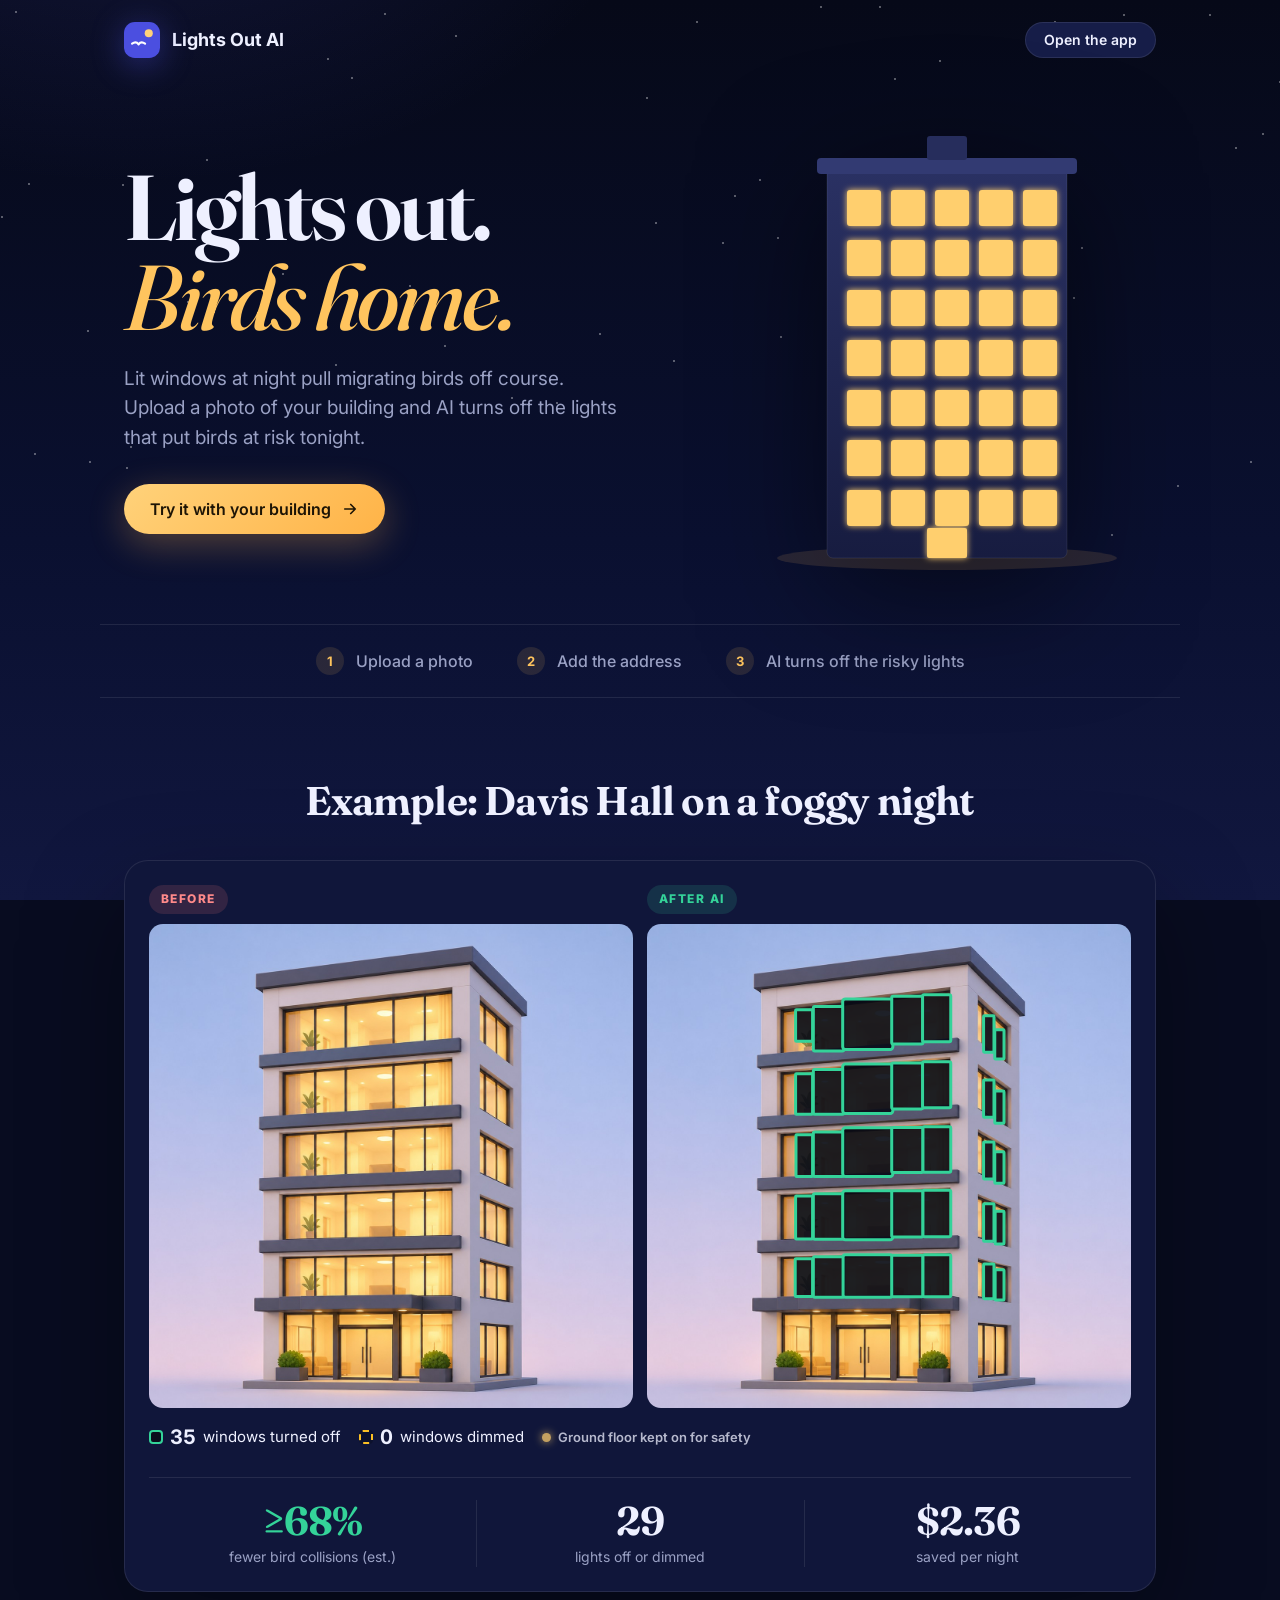
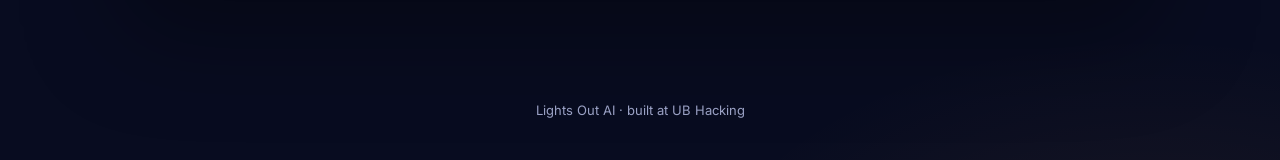
==== commit 6ac038ea: "Final changes" ====
--- a/frontend/index.html
+++ b/frontend/index.html
@@ -4,258 +4,70 @@
   <meta charset="UTF-8" />
   <meta name="viewport" content="width=device-width, initial-scale=1" />
   <title>Lights Out AI</title>
-  <meta name="description" content="Turning off the building lights that kill migrating birds." />
+  <meta name="description" content="Turn off the building lights that put migrating birds at risk." />
   <link rel="icon" href="data:image/svg+xml,%3Csvg xmlns='http://www.w3.org/2000/svg' viewBox='0 0 32 32'%3E%3Crect width='32' height='32' rx='9' fill='%234b4fe0'/%3E%3Cpath d='M8 19c2.2-1.6 4-1.6 5.6.6 1.6-2.2 3.4-2.2 5.6-.6' stroke='white' stroke-width='2' fill='none' stroke-linecap='round'/%3E%3Ccircle cx='22' cy='10' r='3.2' fill='%23ffd27a'/%3E%3C/svg%3E" />
-  <link rel="stylesheet" href="css/story.css" />
-  <script type="importmap">
-    { "imports": { "three": "./vendor/three/three.module.js", "three/addons/": "./vendor/three/addons/" } }
-  </script>
+  <link rel="preconnect" href="https://fonts.googleapis.com" />
+  <link rel="preconnect" href="https://fonts.gstatic.com" crossorigin />
+  <link href="https://fonts.googleapis.com/css2?family=Fraunces:ital,opsz,wght@0,9..144,500;0,9..144,650;1,9..144,500&family=Inter:wght@400;500;600;700&display=swap" rel="stylesheet" />
+  <link rel="stylesheet" href="css/theme.css" />
+  <link rel="stylesheet" href="css/compare.css" />
+  <link rel="stylesheet" href="css/landing.css" />
 </head>
 <body>
-  <!-- Line icons (drawn once, used with <use>) -->
-  <svg width="0" height="0" style="position:absolute" aria-hidden="true">
-    <defs>
-      <symbol id="i-camera" viewBox="0 0 24 24"><path d="M4 8h3l2-3h6l2 3h3v11H4z"/><circle cx="12" cy="13" r="3.5"/></symbol>
-      <symbol id="i-pin" viewBox="0 0 24 24"><path d="M12 21s-7-6.2-7-11.5a7 7 0 0 1 14 0C19 14.8 12 21 12 21z"/><circle cx="12" cy="9.5" r="2.5"/></symbol>
-      <symbol id="i-spark" viewBox="0 0 24 24"><path d="M12 3l1.9 5.1L19 10l-5.1 1.9L12 17l-1.9-5.1L5 10l5.1-1.9z"/><path d="M19 16l.8 2.2L22 19l-2.2.8L19 22l-.8-2.2L16 19l2.2-.8z"/></symbol>
-      <symbol id="i-chart" viewBox="0 0 24 24"><path d="M4 20V11M10 20V5M16 20v-6M2 20h20"/></symbol>
-      <symbol id="i-upload" viewBox="0 0 24 24"><path d="M12 15V4M7.5 8.5 12 4l4.5 4.5M4 15v4h16v-4"/></symbol>
-      <symbol id="i-plus" viewBox="0 0 24 24"><path d="M12 5v14M5 12h14"/></symbol>
-      <symbol id="i-arrow" viewBox="0 0 24 24"><path d="M5 12h14M13 6l6 6-6 6"/></symbol>
-      <symbol id="i-sound" viewBox="0 0 24 24"><path d="M4 9h4l5-4v14l-5-4H4z"/><path d="M16.5 8.5a5 5 0 0 1 0 7M19 6a8.5 8.5 0 0 1 0 12"/></symbol>
-      <symbol id="i-redo" viewBox="0 0 24 24"><path d="M20 11a8 8 0 1 0-2.3 5.7M20 4v7h-7"/></symbol>
-      <symbol id="i-bird" viewBox="0 0 24 24"><path d="M3 13c3-2.4 5.6-2.4 8 .8 2.4-3.2 5-3.2 8-.8"/><path d="M16 6.5a2 2 0 1 0 0-.01"/></symbol>
-      <symbol id="i-building" viewBox="0 0 24 24"><path d="M5 21V4h10v17M15 9h4v12M3 21h18M8 8h1M11 8h1M8 12h1M11 12h1M8 16h1M11 16h1"/></symbol>
-    </defs>
-  </svg>
+  <div class="stars" id="stars" aria-hidden="true"></div>
 
-  <header class="topbar">
-    <div class="brand">
+  <header class="nav">
+    <a class="brand" href="./">
       <svg class="logo" viewBox="0 0 40 40" aria-hidden="true">
         <rect width="40" height="40" rx="12" fill="#4b4fe0"/>
         <circle cx="27.5" cy="12.5" r="4.5" fill="#ffd27a"/>
         <path d="M9 24c2.8-2 5.2-2 7.2.8 2-2.8 4.4-2.8 7.2-.8" stroke="#fff" stroke-width="2.4" fill="none" stroke-linecap="round" stroke-linejoin="round"/>
       </svg>
-      <div>
-        <div class="name">Lights Out AI</div>
-        <div class="tagline">Turning off the lights that kill migrating birds</div>
-      </div>
-    </div>
-    <div class="topbar-right">
-      <label class="building-pick hidden">
-        <span class="sr">Building</span>
-        <select id="buildingSelect"></select>
-      </label>
-      <button type="button" class="btn small soft" id="newBtn"><svg class="ic"><use href="#i-plus"/></svg>New building</button>
-      <span class="status" id="status"><i></i><b id="statusText">Connecting…</b></span>
-      <details class="menu">
-        <summary aria-label="More">⋯</summary>
-        <div class="menu-body">
-          <button type="button" id="sampleMenuBtn">Try a sample building</button>
-          <button type="button" id="fakeBtn">Offline demo data: off</button>
-          <a href="twin.html" target="_blank">Open twin screen ↗</a>
-          <a href="classic.html">Classic dashboard</a>
-          <a id="docsLink" href="/docs" target="_blank">API docs ↗</a>
-        </div>
-      </details>
-    </div>
+      <span>Lights Out AI</span>
+    </a>
+    <a class="btn small" href="app.html">Open the app</a>
   </header>
 
-  <nav class="steps" aria-label="Steps">
-    <button type="button" class="step" data-go="1"><span class="num">1</span><span><b>Photo</b><small>Your building</small></span></button>
-    <span class="step-line"><i></i></span>
-    <button type="button" class="step" data-go="2"><span class="num">2</span><span><b>Location</b><small>Tonight's forecast</small></span></button>
-    <span class="step-line"><i></i></span>
-    <button type="button" class="step" data-go="3"><span class="num">3</span><span><b>AI decides</b><small>Which lights go out</small></span></button>
-    <span class="step-line"><i></i></span>
-    <button type="button" class="step" data-go="4"><span class="num">4</span><span><b>Impact</b><small>Risk and savings</small></span></button>
-  </nav>
-
-  <main class="stage">
-    <section class="viewer" aria-label="3D building">
-      <div id="scene"></div>
-
-      <div class="empty" id="emptyState">
-        <div class="empty-card">
-          <span class="empty-icon"><svg class="ic lg"><use href="#i-building"/></svg></span>
-          <h2>Start with a photo of your building</h2>
-          <p>Night or day. We find every floor and window, build it in 3D, then decide which lights to turn off tonight.</p>
-          <button type="button" class="btn primary" id="emptyUpload"><svg class="ic"><use href="#i-upload"/></svg>Upload a photo</button>
-          <button type="button" class="link" id="sampleBtn">or try a sample building</button>
+  <main>
+    <section class="hero">
+      <div>
+        <h1>Lights out.<br /><em>Birds home.</em></h1>
+        <p class="lead">Lit windows at night pull migrating birds off course. Upload a photo of your building
+          and AI turns off the lights that put birds at risk tonight.</p>
+        <a class="btn primary" href="app.html">Try it with your building
+          <svg viewBox="0 0 24 24" class="ic"><path d="M5 12h14M13 6l6 6-6 6"/></svg></a>
+      </div>
+      <div class="hero-art" aria-hidden="true">
+        <svg id="heroBuilding" viewBox="0 0 360 440"></svg>
+        <div class="birds">
+          <svg viewBox="0 0 24 12"><path d="M1 8c3-3 6-3 11 1 5-4 8-4 11-1"/></svg>
+          <svg viewBox="0 0 24 12"><path d="M1 8c3-3 6-3 11 1 5-4 8-4 11-1"/></svg>
+          <svg viewBox="0 0 24 12"><path d="M1 8c3-3 6-3 11 1 5-4 8-4 11-1"/></svg>
         </div>
-      </div>
-
-      <div class="viewer-top">
-        <span class="chip" id="buildingName" hidden></span>
-        <label class="switch" id="riskSwitch" hidden><input type="checkbox" id="riskToggle" /><span></span>Risk view</label>
-      </div>
-      <div class="viewer-bottom">
-        <div class="legend" id="legendLight" hidden>
-          <span><i class="lit"></i>Lit</span><span><i class="dim"></i>Dimmed</span><span><i class="off"></i>Off</span>
-        </div>
-        <div class="legend hidden" id="legendRisk">
-          <span><i class="r-low"></i>Low risk</span><span><i class="r-mid"></i>Medium</span><span><i class="r-high"></i>High</span>
-        </div>
-        <span class="caption">Drag to rotate · birds are an illustration</span>
       </div>
     </section>
 
-    <aside class="card step-card" aria-live="polite">
-      <!-- Step 1: photo -->
-      <div class="pane" data-step="1">
-        <div class="eyebrow"><svg class="ic"><use href="#i-camera"/></svg>Step 1 · Photo</div>
+    <ol class="how">
+      <li><span>1</span>Upload a photo</li>
+      <li><span>2</span>Add the address</li>
+      <li><span>3</span>AI turns off the risky lights</li>
+    </ol>
 
-        <form id="photoForm" class="pane-stack">
-          <h2>Add a photo of the building</h2>
-          <p class="explain">A straight-on photo of one side works best. Night photos show which lights are really on.</p>
-          <label class="drop" id="drop">
-            <input type="file" id="photoInput" accept="image/*" />
-            <img id="photoPreview" alt="" hidden />
-            <span class="drop-hint" id="dropHint">
-              <svg class="ic xl"><use href="#i-upload"/></svg>
-              <b>Drop a photo or click to choose</b>
-              <small>JPG or PNG · on a phone you can take one now</small>
-            </span>
-          </label>
-          <label class="field"><span>Building name</span>
-            <input id="photoName" type="text" maxlength="60" placeholder="e.g. Davis Hall" /></label>
-          <details class="manual" id="photoManual">
-            <summary>Floors and windows (optional)</summary>
-            <div class="manual-row">
-              <label class="field"><span>Floors</span><input id="photoFloors" type="number" min="1" max="60" placeholder="auto" /></label>
-              <label class="field"><span>Windows per floor</span><input id="photoCols" type="number" min="1" max="40" placeholder="auto" /></label>
-            </div>
-          </details>
-          <p class="form-error" id="photoError" hidden></p>
-          <button type="submit" class="btn primary wide" id="photoBtn">Analyze photo<svg class="ic"><use href="#i-arrow"/></svg></button>
-        </form>
-
-        <ol class="progress" id="photoProgress" hidden>
-          <li><i></i><span>Reading the photo</span></li>
-          <li><i></i><span>Counting floors and windows</span></li>
-          <li><i></i><span>Building it in 3D</span></li>
-        </ol>
-
-        <div class="pane-stack" id="photoResult" hidden>
-          <figure class="result-photo"><img id="resultImg" alt="Photo with the detected windows marked" /></figure>
-          <div>
-            <h2 id="resultName">–</h2>
-            <p class="facts" id="resultFacts">–</p>
-            <span class="pill" id="resultLights">–</span>
-          </div>
-          <button type="button" class="btn primary wide" data-go="2">Continue to location<svg class="ic"><use href="#i-arrow"/></svg></button>
-          <button type="button" class="btn ghost" id="anotherPhoto">Use a different photo</button>
+    <section class="example">
+      <h2>Example: Davis Hall on a foggy night</h2>
+      <div class="example-card">
+        <div id="demoCompare"><p class="loading">Loading…</p></div>
+        <div class="numbers">
+          <div><b id="demoDrop">–</b><span>fewer bird collisions (est.)</span></div>
+          <div><b id="demoChanged">–</b><span>lights off or dimmed</span></div>
+          <div><b id="demoUsd">–</b><span>saved per night</span></div>
         </div>
       </div>
-
-      <!-- Step 2: location + forecast -->
-      <div class="pane" data-step="2">
-        <div class="eyebrow"><svg class="ic"><use href="#i-pin"/></svg>Step 2 · Location</div>
-        <h2 id="condSummary">Where is this building?</h2>
-
-        <form class="where-form" id="whereForm">
-          <label class="field"><span>Address</span>
-            <input id="whereInput" type="text" maxlength="160" placeholder="Street address, city, state" /></label>
-          <p class="form-error" id="whereError" hidden></p>
-          <button type="submit" class="btn primary" id="whereBtn">Get tonight's forecast</button>
-        </form>
-
-        <div class="where-line" id="whereLine" hidden>
-          <span><svg class="ic"><use href="#i-pin"/></svg><b id="wherePlace"></b></span>
-          <button type="button" class="link" id="whereChange">Change</button>
-        </div>
-        <p class="source-line" id="sourceLine" hidden></p>
-
-        <div class="tiles" id="condTiles" hidden>
-          <div class="tile">
-            <div class="label">Migration</div>
-            <div class="badge" id="migBadge">–</div>
-            <div class="hint">estimated from weather</div>
-          </div>
-          <div class="tile">
-            <div class="label">Sky danger</div>
-            <div class="value" id="skyDanger">–</div>
-            <div class="bar"><span id="skyBar"></span></div>
-          </div>
-          <div class="tile">
-            <div class="label">Building risk now</div>
-            <div class="value" id="riskNow">–</div>
-            <div class="bar"><span id="riskNowBar"></span></div>
-          </div>
-        </div>
-        <div class="why" id="whyBox" hidden>
-          <div class="label">Why migration is <b id="whyLevel">–</b> tonight</div>
-          <div class="chips" id="whyChips"></div>
-          <p class="source-line" id="migSourceLine"></p>
-        </div>
-        <p class="ebird-line" id="ebirdLine" hidden></p>
-        <p class="explain small">Birds migrate at night. Fog and low clouds push them lower, where lit windows pull them in.</p>
-        <button type="button" class="btn primary wide" data-go="3" id="nextBtn" disabled>Continue<svg class="ic"><use href="#i-arrow"/></svg></button>
-      </div>
-
-      <!-- Step 3: AI decides -->
-      <div class="pane" data-step="3">
-        <div class="eyebrow"><svg class="ic"><use href="#i-spark"/></svg>Step 3 · AI decides</div>
-        <h2>Which lights should go out tonight?</h2>
-        <p class="explain">The AI weighs every window's risk against tonight's forecast and picks lights to turn
-          off or dim. The ground-floor lobby always stays on.</p>
-        <button type="button" class="btn primary huge" id="decideBtn">
-          <span class="when-idle"><svg class="ic"><use href="#i-spark"/></svg>Let the AI decide</span>
-          <span class="when-busy"><i class="spinner"></i>Thinking…</span>
-        </button>
-        <div class="ai-chain">Gemini · backup BullsAI (UB) · rule-based safety net</div>
-      </div>
-
-      <!-- Step 4: impact -->
-      <div class="pane" data-step="4">
-        <div class="eyebrow"><svg class="ic"><use href="#i-chart"/></svg>Step 4 · Impact</div>
-        <div class="impact">
-          <div class="impact-big"><span id="riskDrop">–</span><small>less collision risk tonight</small></div>
-          <div class="impact-scores">
-            <div><span class="label">Before</span><b id="riskBefore">–</b></div>
-            <span class="arrow">→</span>
-            <div><span class="label">After</span><b id="riskAfter">–</b></div>
-          </div>
-        </div>
-        <div class="bars">
-          <div class="bar big"><span id="barBefore" class="bad"></span></div>
-          <div class="bar big"><span id="barAfter" class="good"></span></div>
-        </div>
-        <div class="tiles">
-          <div class="tile"><div class="label">Off / dimmed</div><div class="value" id="countOff">–</div></div>
-          <div class="tile"><div class="label">Energy saved</div><div class="value" id="kwh">–</div></div>
-          <div class="tile"><div class="label">Money saved</div><div class="value" id="usd">–</div></div>
-        </div>
-        <blockquote class="reason">
-          <p id="reason">–</p>
-          <footer><span class="source" id="source"></span>
-            <button type="button" class="btn small" id="replayBtn"><svg class="ic"><use href="#i-sound"/></svg>Play alert</button></footer>
-        </blockquote>
-        <button type="button" class="btn ghost" id="startOver"><svg class="ic"><use href="#i-redo"/></svg>Run again</button>
-      </div>
-    </aside>
+    </section>
   </main>
 
-  <section class="card photo" id="photoSection" hidden>
-    <div class="photo-head">
-      <div>
-        <div class="eyebrow">The real building</div>
-        <h2>Night photo: before and after</h2>
-      </div>
-      <label class="switch"><input type="checkbox" id="debugToggle" /><span></span>Show detected windows</label>
-    </div>
-    <div class="compare" id="compare">
-      <img id="imgBefore" alt="Night photo of the building as taken" />
-      <div class="after-clip" id="afterClip"><img id="imgAfter" alt="Same photo with the chosen windows darkened" /></div>
-      <div class="handle" id="handle"><span>⟷</span></div>
-      <span class="tag left" id="beforeTag">Before</span><span class="tag right" id="afterTag">After the AI acts</span>
-      <input type="range" id="slider" min="0" max="100" value="50" aria-label="Before and after" />
-    </div>
-  </section>
+  <footer class="foot">Lights Out AI · built at UB Hacking</footer>
 
-  <div class="toast" id="toast" role="status"></div>
-
-  <script src="js/api.js"></script>
-  <script type="module" src="js/story.js"></script>
+  <script type="module" src="js/landing.js"></script>
 </body>
 </html>
--- a/frontend/css/theme.css
+++ b/frontend/css/theme.css
@@ -0,0 +1,39 @@
+/* Lights Out AI: shared theme for every page (night sky, warm window light). */
+:root {
+  --bg: #080c20;
+  --card: #10163a;
+  --card-2: #161d48;
+  --line: rgba(255, 255, 255, .09);
+  --text: #eef0ff;
+  --muted: #9aa1c4;
+  --accent: #ffc45e;              /* warm window light: buttons, highlights */
+  --accent-ink: #1d1405;          /* text on accent */
+  --accent-soft: rgba(255, 196, 94, .12);
+  --good: #34d399;
+  --good-soft: rgba(52, 211, 153, .14);
+  --mid: #fbbf24;
+  --mid-soft: rgba(251, 191, 36, .14);
+  --bad: #ff7a7a;
+  --bad-soft: rgba(255, 122, 122, .14);
+  --lit: #ffcf6e;
+  --radius: 18px;
+  --shadow: 0 1px 2px rgba(0, 0, 0, .3), 0 12px 32px rgba(0, 0, 0, .28);
+  --serif: "Fraunces", Georgia, "Times New Roman", serif;
+  --sans: "Inter", -apple-system, BlinkMacSystemFont, "Segoe UI", Roboto, sans-serif;
+  color-scheme: dark;
+}
+* { box-sizing: border-box; }
+html, body { margin: 0; }
+body {
+  color: var(--text);
+  font: 15px/1.55 var(--sans);
+  -webkit-font-smoothing: antialiased;
+  background:
+    radial-gradient(900px 600px at 10% -10%, rgba(92, 96, 255, .16), transparent 60%),
+    radial-gradient(800px 500px at 90% 110%, rgba(255, 170, 80, .08), transparent 60%),
+    linear-gradient(180deg, #060918 0%, #0a1030 60%, #11173f 100%) fixed;
+  background-color: var(--bg);
+  min-height: 100vh;
+}
+h1, h2, h3 { font-family: var(--serif); font-weight: 650; letter-spacing: -.02em; }
+::selection { background: rgba(255, 196, 94, .35); }
--- a/frontend/css/compare.css
+++ b/frontend/css/compare.css
@@ -0,0 +1,40 @@
+/* Before / after photos (js/compare.js). */
+.cmp { display: grid; grid-template-columns: 1fr 1fr; gap: 14px; }
+.cmp-pane { margin: 0; display: flex; flex-direction: column; gap: 10px; min-width: 0; }
+.cmp-tag { align-self: flex-start; font-size: 12px; font-weight: 800; letter-spacing: .12em; text-transform: uppercase;
+  padding: 5px 12px; border-radius: 999px; background: rgba(255, 122, 122, .14); color: #ff8a8a; }
+.cmp-pane.after .cmp-tag { background: rgba(52, 211, 153, .14); color: #34d399; }
+/* The frame hugs the photo exactly, so the window boxes drawn over it line up. */
+.cmp-frame { position: relative; align-self: center; width: fit-content; max-width: 100%; border-radius: 14px; overflow: hidden; background: #0d1020; line-height: 0; }
+.cmp-frame img { display: block; max-width: 100%; max-height: 72vh; width: auto; height: auto; }
+.cmp-svg { position: absolute; inset: 0; width: 100%; height: 100%; pointer-events: none; }
+
+/* windows the AI changed */
+.cmp-svg .mark { stroke-width: 3px; vector-effect: non-scaling-stroke; }
+.cmp-svg .mark.off { fill: rgba(6, 9, 22, .9); stroke: #34d399; }
+.cmp-svg .mark.dim { fill: rgba(10, 12, 32, .5); stroke: #fbbf24; stroke-dasharray: 6 4; }
+.cmp-svg .mark.anim { animation: cmp-in .45s ease backwards; }  /* hidden until its turn, visible without animation */
+@keyframes cmp-in { from { opacity: 0; } to { opacity: 1; } }
+/* simulated lights on a day photo */
+.cmp-svg .glow.on { fill: rgba(255, 200, 100, .6); }
+.cmp-svg .glow.dim { fill: rgba(255, 200, 100, .28); }
+.cmp-svg .outline { fill: none; stroke: #fff; stroke-width: 1.5px; stroke-dasharray: 4 3; vector-effect: non-scaling-stroke; opacity: .85; }
+
+.cmp-pane.pending .cmp-frame img { filter: grayscale(.6) brightness(.45); }
+.cmp-wait { position: absolute; inset: 0; display: grid; place-content: center; gap: 6px; text-align: center; padding: 16px; color: #fff; line-height: 1.4; }
+.cmp-wait b { font-size: 17px; }
+.cmp-wait span { font-size: 13px; opacity: .8; }
+
+.cmp-summary { display: flex; flex-wrap: wrap; align-items: center; gap: 8px 18px; margin: 14px 0 0; font-size: 15px; }
+.cmp-summary.muted { opacity: .7; font-size: 14px; }
+.cmp-stat { display: inline-flex; align-items: center; gap: 7px; }
+.cmp-stat b { font-size: 20px; font-variant-numeric: tabular-nums; }
+.cmp-stat i { width: 14px; height: 14px; border-radius: 4px; display: inline-block; }
+.cmp-stat.off i { background: #0a0d1c; border: 2.5px solid #34d399; }
+.cmp-stat.dim i { background: rgba(10, 12, 32, .45); border: 2.5px dashed #fbbf24; }
+.cmp-stat.keep { font-size: 13px; font-weight: 600; opacity: .75; }
+.cmp-stat.keep::before { content: ""; width: 9px; height: 9px; border-radius: 50%; background: #ffcf6e; box-shadow: 0 0 8px #ffcf6e; }
+
+@media (max-width: 700px) {
+  .cmp { grid-template-columns: 1fr; }
+}
--- a/frontend/css/landing.css
+++ b/frontend/css/landing.css
@@ -0,0 +1,85 @@
+/* Lights Out AI: landing page (colors and fonts come from theme.css) */
+html { scroll-behavior: smooth; }
+body { font-size: 16px; overflow-x: hidden; }
+a { color: inherit; }
+.ic { width: 18px; height: 18px; fill: none; stroke: currentColor; stroke-width: 2.2; stroke-linecap: round; stroke-linejoin: round; flex: none; }
+
+.stars { position: fixed; inset: 0; z-index: -1; pointer-events: none; }
+.stars i { position: absolute; width: 2px; height: 2px; border-radius: 50%; background: #fff; opacity: .45; animation: twinkle 5s ease-in-out infinite; }
+@keyframes twinkle { 50% { opacity: .1; } }
+
+/* nav */
+.nav { display: flex; align-items: center; justify-content: space-between; max-width: 1080px; margin: 0 auto; padding: 22px 24px; }
+.brand { display: flex; align-items: center; gap: 12px; font-weight: 700; font-size: 18px; text-decoration: none; }
+.logo { width: 36px; height: 36px; filter: drop-shadow(0 6px 16px rgba(75, 79, 224, .45)); }
+
+/* buttons */
+.btn { display: inline-flex; align-items: center; gap: 10px; font: 600 16px/1 var(--sans); text-decoration: none;
+  padding: 16px 26px; border-radius: 999px; border: 1px solid var(--line); background: var(--card-2); color: var(--text);
+  transition: transform .15s, box-shadow .25s, background .25s; }
+.btn:hover { background: #1d2558; }
+.btn.primary { background: linear-gradient(135deg, #ffd27a, #ffb347); color: var(--accent-ink); border: 0; box-shadow: 0 10px 36px rgba(255, 180, 80, .3); }
+.btn.primary:hover { box-shadow: 0 14px 44px rgba(255, 180, 80, .45); transform: translateY(-1px); }
+.btn.small { padding: 10px 18px; font-size: 14px; }
+
+/* hero */
+.hero { max-width: 1080px; margin: 0 auto; padding: 48px 24px 56px; display: grid; grid-template-columns: 1.15fr .85fr; gap: 48px; align-items: center; }
+h1 { font-size: clamp(50px, 7.4vw, 92px); line-height: .98; letter-spacing: -.035em; margin: 0 0 22px; }
+h1 em { font-style: italic; font-weight: 500; color: var(--accent); }
+.lead { font-size: 19px; color: var(--muted); max-width: 500px; margin: 0 0 32px; }
+.hero-art { position: relative; }
+#heroBuilding { display: block; width: 100%; max-width: 360px; margin: 0 auto; height: auto; overflow: visible; filter: drop-shadow(0 30px 60px rgba(0, 0, 0, .5)); }
+#heroBuilding .win { transition: fill .5s ease; }
+#heroBuilding .win.on { fill: var(--lit); filter: url(#glow); }
+#heroBuilding .win.off { fill: #121733; }
+.birds { position: absolute; inset: 0; pointer-events: none; }
+.birds svg { position: absolute; width: 22px; fill: none; stroke: #dfe3ff; stroke-width: 1.8; stroke-linecap: round; opacity: 0; animation: fly 10s linear infinite; }
+.birds svg:nth-child(1) { top: 14%; }
+.birds svg:nth-child(2) { top: 28%; width: 18px; animation-delay: 3.3s; }
+.birds svg:nth-child(3) { top: 8%; width: 16px; animation-delay: 6.6s; }
+@keyframes fly {
+  0% { left: -10%; opacity: 0; transform: translateY(0) scaleY(1); }
+  10%, 90% { opacity: .85; }
+  25%, 75% { transform: translateY(-8px) scaleY(.6); }
+  50% { transform: translateY(5px) scaleY(1); }
+  100% { left: 105%; opacity: 0; transform: translateY(0) scaleY(1); }
+}
+
+/* three steps */
+.how { list-style: none; max-width: 1080px; margin: 0 auto; padding: 22px 24px; display: flex; justify-content: center; gap: 12px 44px; flex-wrap: wrap;
+  border-top: 1px solid var(--line); border-bottom: 1px solid var(--line); color: var(--muted); font-weight: 500; }
+.how li { display: flex; align-items: center; gap: 12px; }
+.how span { width: 28px; height: 28px; border-radius: 50%; display: grid; place-items: center; font-size: 13px; font-weight: 700;
+  color: var(--accent); background: var(--accent-soft); }
+
+/* example */
+.example { max-width: 1080px; margin: 0 auto; padding: 72px 24px 80px; }
+.example h2 { font-size: clamp(28px, 3.6vw, 40px); text-align: center; margin: 0 0 28px; }
+.example-card { border-radius: 24px; padding: 24px; background: var(--card); border: 1px solid var(--line); box-shadow: 0 40px 100px rgba(0, 0, 0, .35); }
+.example .loading { color: var(--muted); text-align: center; padding: 60px 0; margin: 0; }
+.example .cmp-frame img { max-height: 560px; }
+.numbers { display: grid; grid-template-columns: repeat(3, 1fr); margin-top: 24px; padding-top: 22px; border-top: 1px solid var(--line); text-align: center; }
+.numbers div { display: flex; flex-direction: column; gap: 4px; }
+.numbers div + div { border-left: 1px solid var(--line); }
+.numbers b { font: 650 40px/1.05 var(--serif); letter-spacing: -.02em; font-variant-numeric: tabular-nums; }
+.numbers div:first-child b { color: var(--good); }
+.numbers span { color: var(--muted); font-size: 14px; }
+
+.foot { text-align: center; color: var(--muted); font-size: 13px; padding: 28px 24px 40px; }
+
+@media (max-width: 900px) {
+  .hero { grid-template-columns: 1fr; padding-top: 24px; gap: 32px; }
+  .hero-art { max-width: 300px; margin: 0 auto; width: 100%; }
+}
+@media (max-width: 600px) {
+  .nav, .hero, .how, .example { padding-left: 16px; padding-right: 16px; }
+  .how { justify-content: flex-start; flex-direction: column; }
+  .example-card { padding: 14px; border-radius: 18px; }
+  .numbers { grid-template-columns: 1fr; gap: 16px; }
+  .numbers div + div { border-left: 0; }
+  .lead { font-size: 17px; }
+}
+@media (prefers-reduced-motion: reduce) {
+  *, *::before, *::after { animation: none !important; transition: none !important; }
+  html { scroll-behavior: auto; }
+}
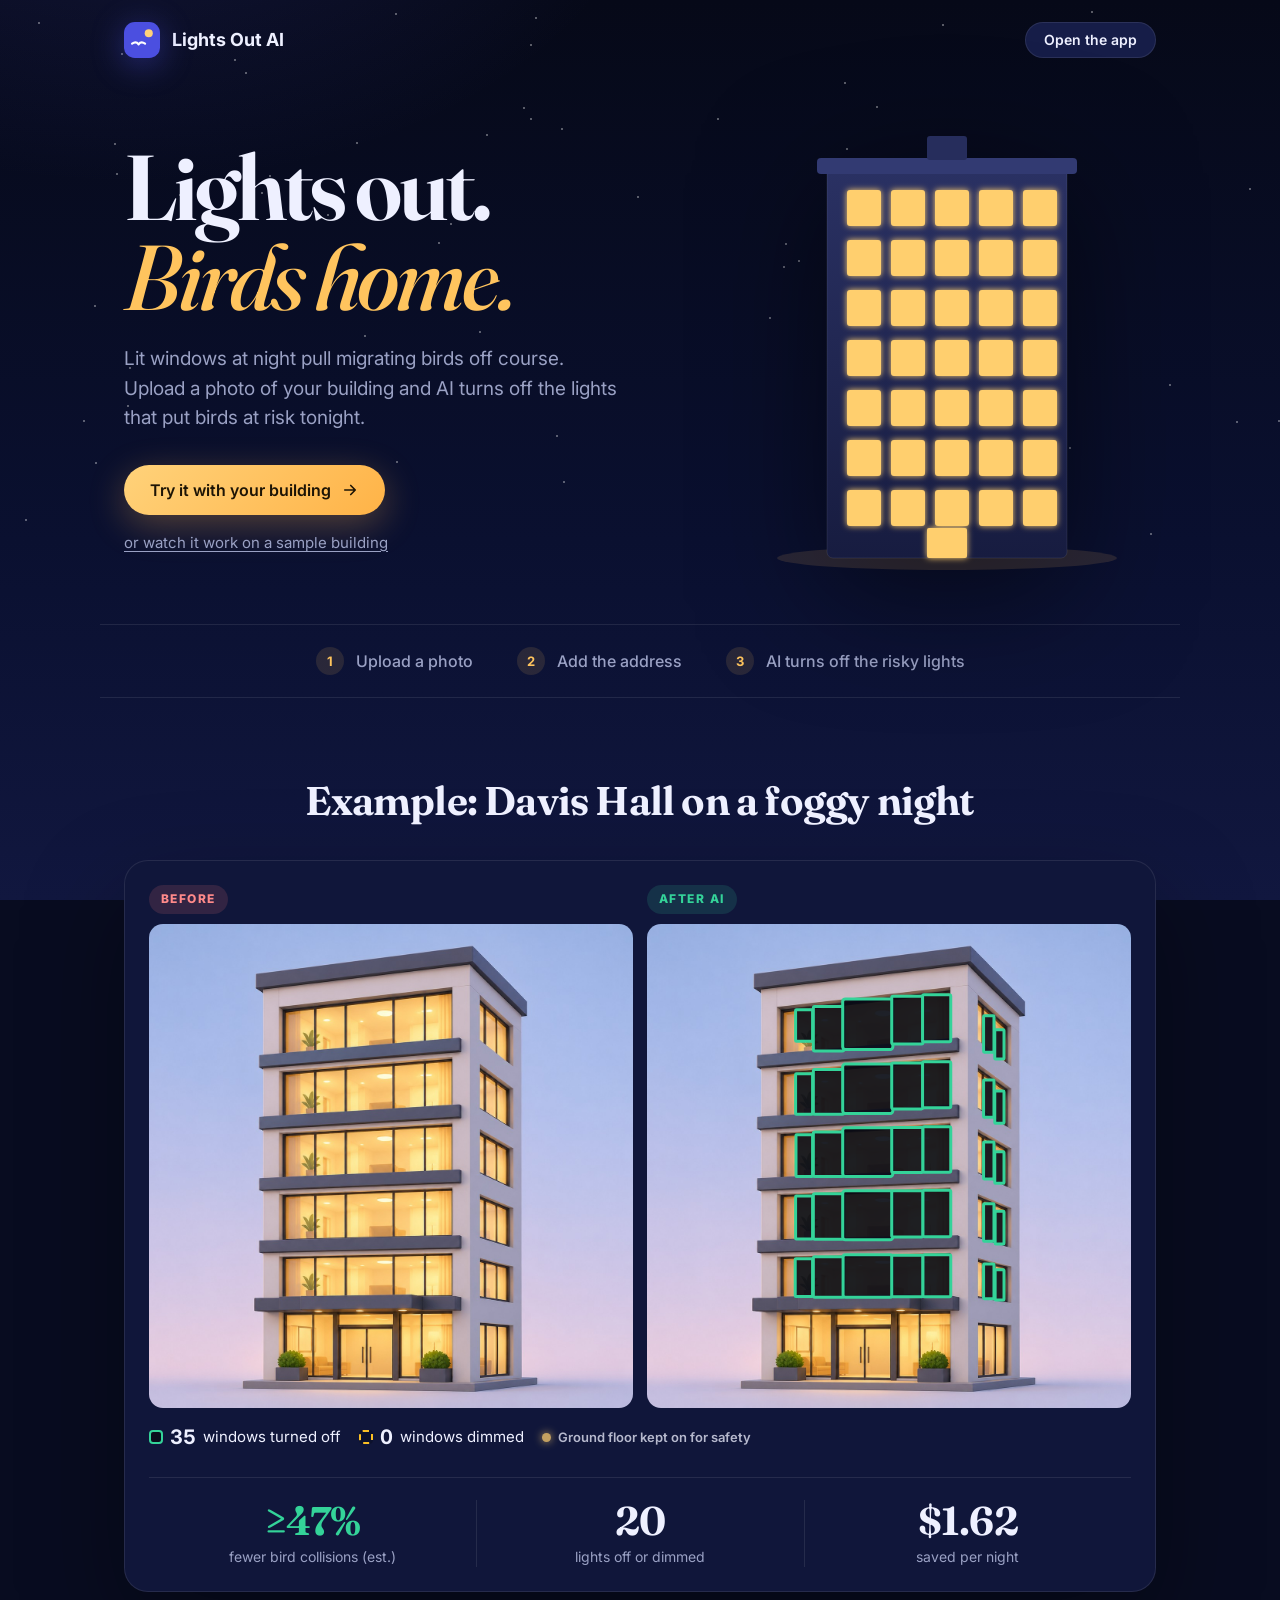
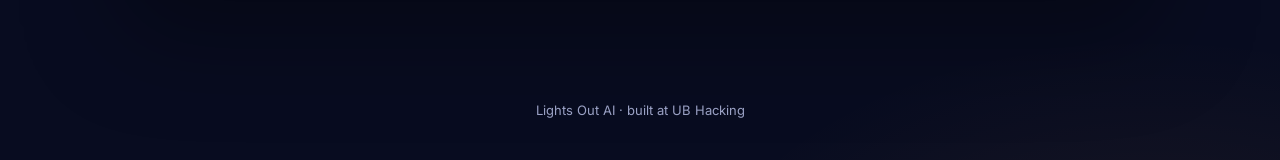
==== commit 29e506e6: "final changes" ====
--- a/frontend/index.html
+++ b/frontend/index.html
@@ -35,7 +35,8 @@
         <p class="lead">Lit windows at night pull migrating birds off course. Upload a photo of your building
           and AI turns off the lights that put birds at risk tonight.</p>
         <a class="btn primary" href="app.html">Try it with your building
-          <svg viewBox="0 0 24 24" class="ic"><path d="M5 12h14M13 6l6 6-6 6"/></svg></a>
+          <svg viewBox="0 0 24 24" class="ic" aria-hidden="true"><path d="M5 12h14M13 6l6 6-6 6"/></svg></a>
+        <a class="text-link" href="app.html?sample=1">or watch it work on a sample building</a>
       </div>
       <div class="hero-art" aria-hidden="true">
         <svg id="heroBuilding" viewBox="0 0 360 440"></svg>
@@ -56,11 +57,11 @@
     <section class="example">
       <h2>Example: Davis Hall on a foggy night</h2>
       <div class="example-card">
-        <div id="demoCompare"><p class="loading">Loading…</p></div>
+        <div id="demoCompare" aria-busy="true"><div class="skel-pair"><span class="skel"></span><span class="skel"></span></div><span class="sr">Loading the example…</span></div>
         <div class="numbers">
-          <div><b id="demoDrop">–</b><span>fewer bird collisions (est.)</span></div>
-          <div><b id="demoChanged">–</b><span>lights off or dimmed</span></div>
-          <div><b id="demoUsd">–</b><span>saved per night</span></div>
+          <div><b id="demoDrop"><span class="skel skel-num"></span></b><span>fewer bird collisions (est.)</span></div>
+          <div><b id="demoChanged"><span class="skel skel-num"></span></b><span>lights off or dimmed</span></div>
+          <div><b id="demoUsd"><span class="skel skel-num"></span></b><span>saved per night</span></div>
         </div>
       </div>
     </section>
--- a/frontend/css/theme.css
+++ b/frontend/css/theme.css
@@ -37,3 +37,16 @@
 }
 h1, h2, h3 { font-family: var(--serif); font-weight: 650; letter-spacing: -.02em; }
 ::selection { background: rgba(255, 196, 94, .35); }
+
+/* Keyboard focus, visible on every page */
+:focus-visible { outline: 2px solid var(--accent); outline-offset: 2px; }
+.sr { position: absolute; width: 1px; height: 1px; overflow: hidden; clip: rect(0 0 0 0); white-space: nowrap; }
+
+/* Loading placeholders */
+.skel { display: block; border-radius: 12px; background: linear-gradient(90deg, var(--card-2) 0%, #1f2760 50%, var(--card-2) 100%); background-size: 200% 100%; animation: skel 1.4s ease-in-out infinite; }
+@keyframes skel { from { background-position: 100% 0; } to { background-position: -100% 0; } }
+
+/* Less motion for people who ask for it */
+@media (prefers-reduced-motion: reduce) {
+  *, *::before, *::after { animation-duration: .01ms !important; animation-iteration-count: 1 !important; transition-duration: .01ms !important; scroll-behavior: auto !important; }
+}
--- a/frontend/css/landing.css
+++ b/frontend/css/landing.css
@@ -67,6 +67,12 @@
 
 .foot { text-align: center; color: var(--muted); font-size: 13px; padding: 28px 24px 40px; }
 
+.text-link { display: block; width: fit-content; margin-top: 16px; color: var(--muted); font-size: 15px; text-decoration: underline; text-underline-offset: 3px; }
+.text-link:hover { color: var(--text); }
+.skel-pair { display: grid; grid-template-columns: 1fr 1fr; gap: 14px; }
+.skel-pair .skel { aspect-ratio: 1; max-height: 520px; border-radius: 14px; }
+.skel-num { width: 96px; height: 40px; margin: 0 auto; }
+
 @media (max-width: 900px) {
   .hero { grid-template-columns: 1fr; padding-top: 24px; gap: 32px; }
   .hero-art { max-width: 300px; margin: 0 auto; width: 100%; }
